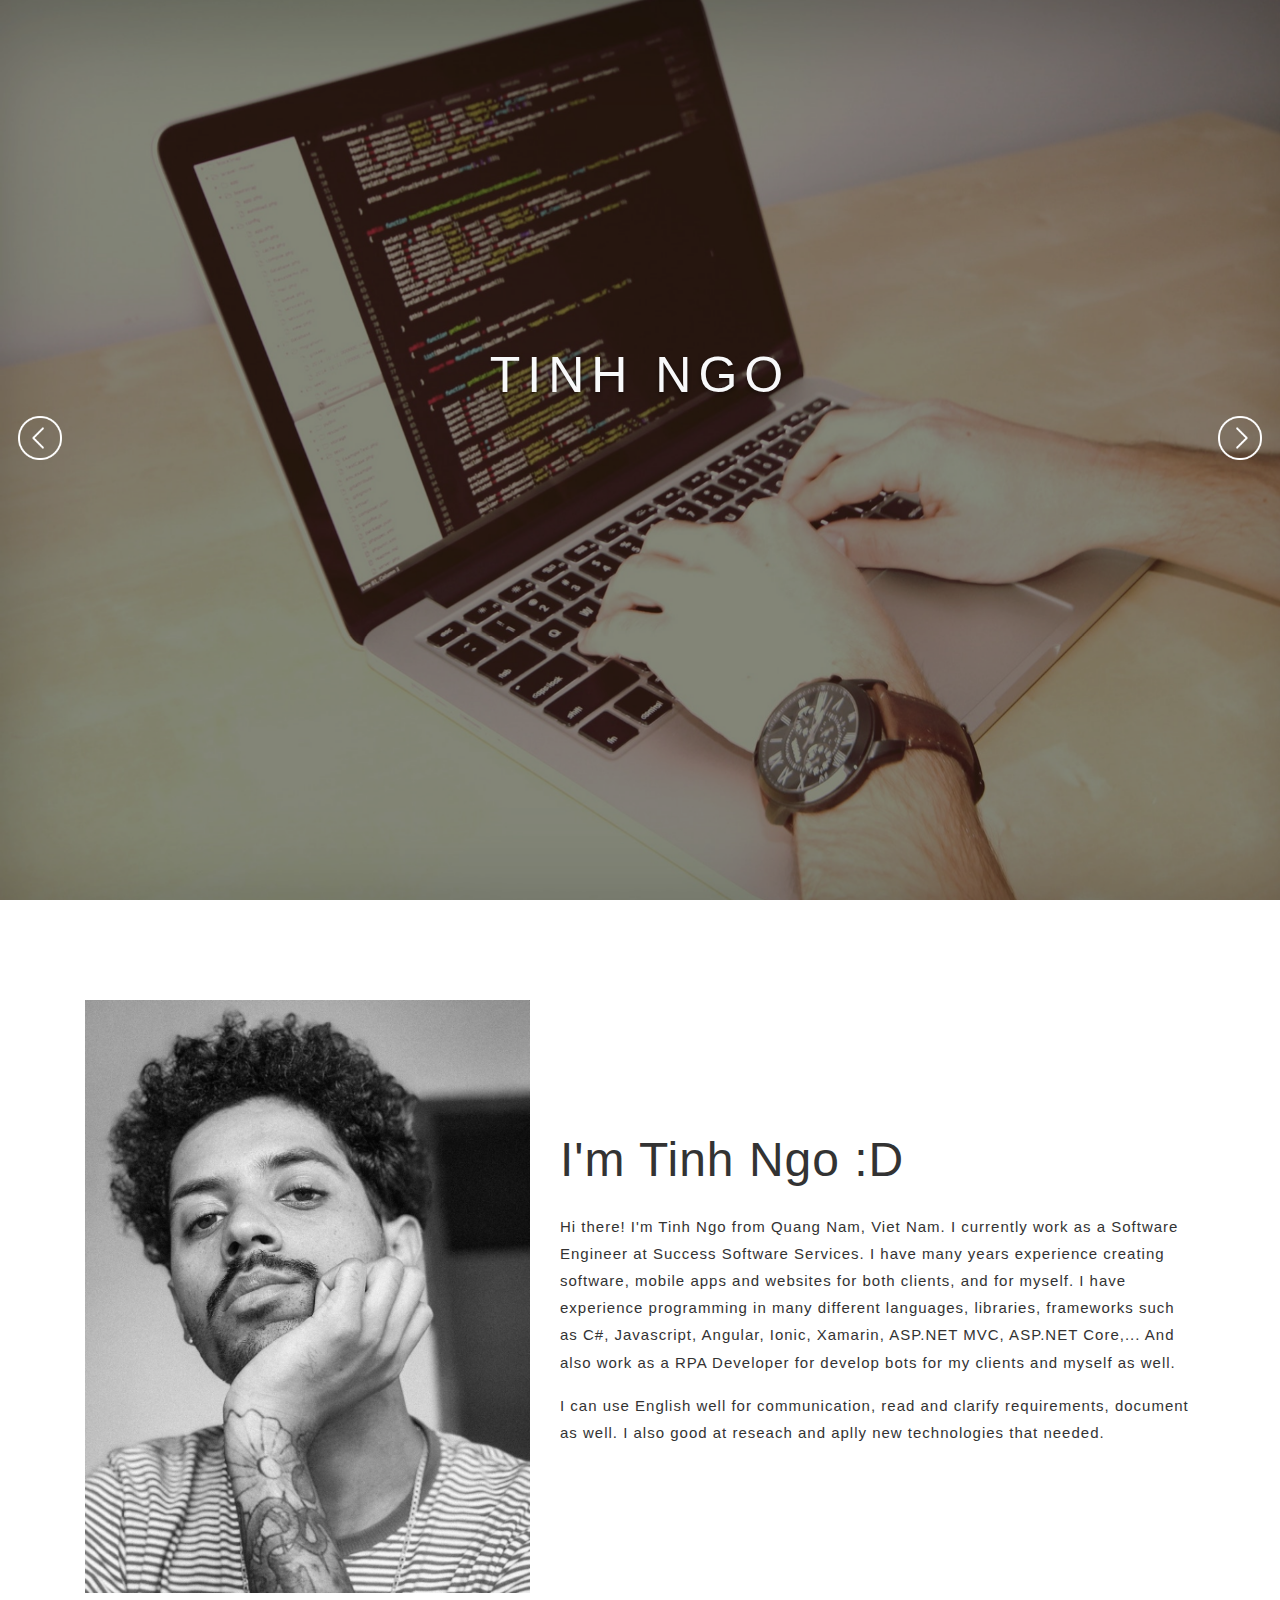
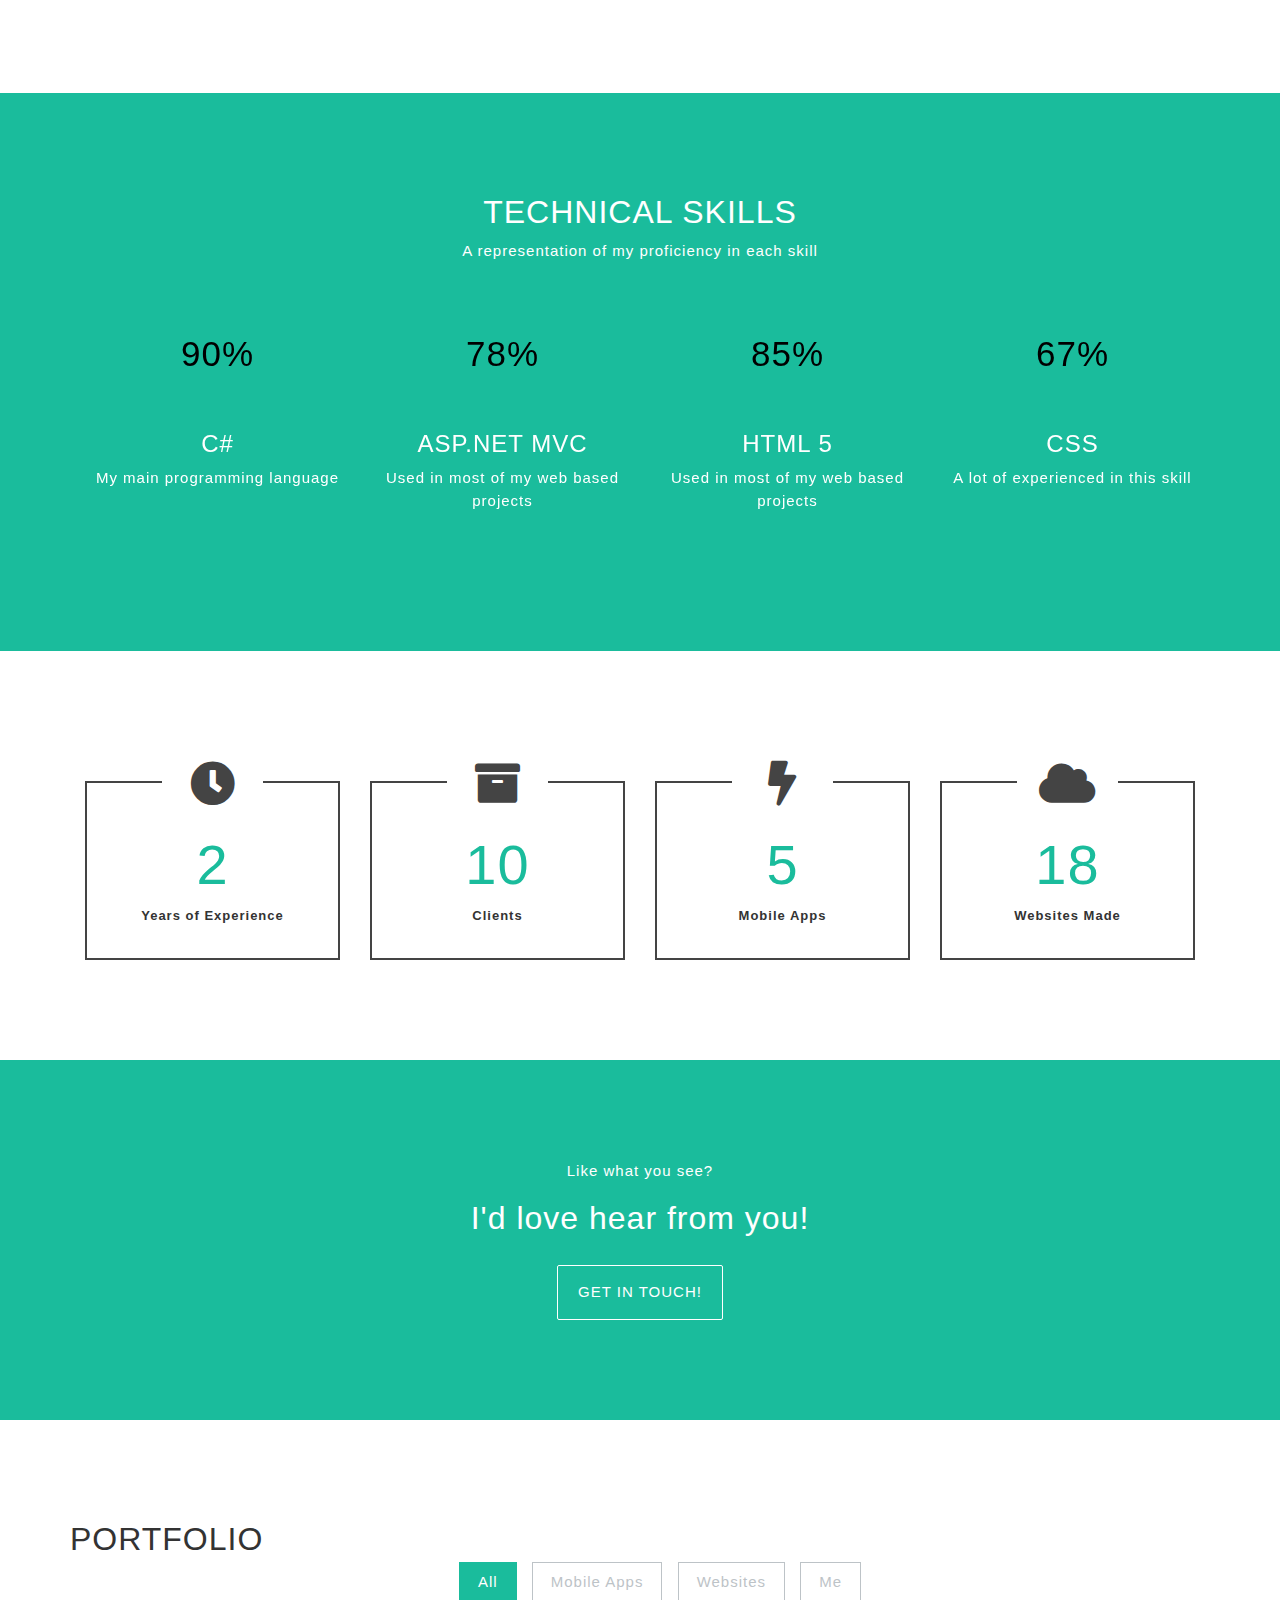
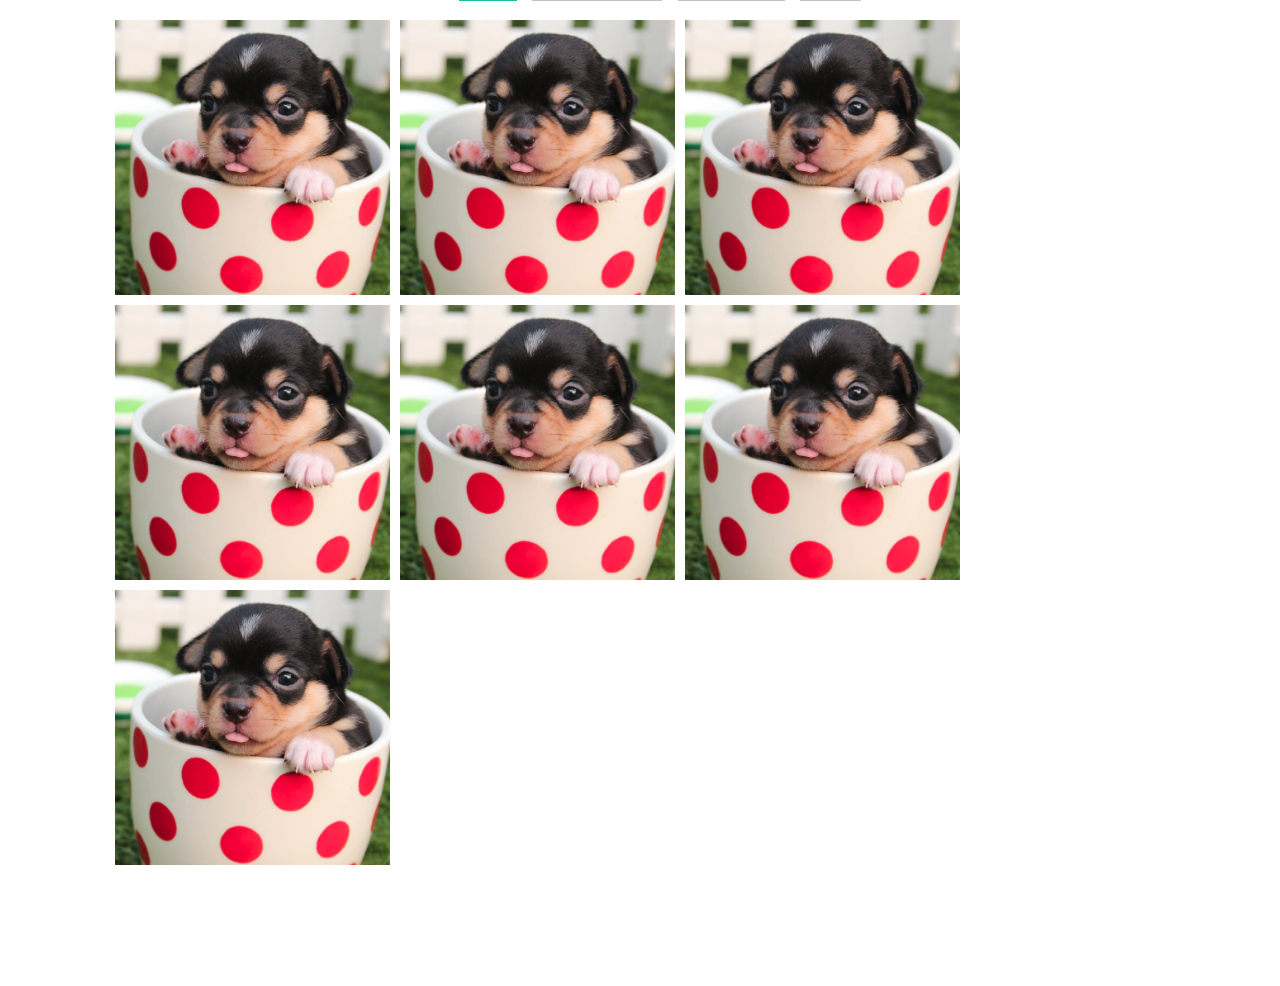
==== app/index.html @ eb0e673d "fly in out icon" ====
<!DOCTYPE html>
<html lang="en">
  <head>
    <meta charset="UTF-8" />
    <meta name="viewport" content="width=device-width, initial-scale=1.0" />
    <meta http-equiv="X-UA-Compatible" />
    <title>My Portfolio</title>
    <link
      rel="stylesheet"
      href="./Assets/Library/Bootstrap/css/bootstrap.min.css"
    />
    <link
      rel="stylesheet"
      href="./Assets/Library/SuperSlides/css/superslides.css"
    />
    <link rel="stylesheet" href="./Assets/CustomStyles/main.css" />
    <link
      rel="stylesheet"
      href="./Assets/Library/OwlCarousel/css/owl.carousel.min.css"
    />
    <link
      rel="stylesheet"
      href="./Assets/Library/FontAwesome/css/all.min.css"
    />
    <link
      rel="stylesheet"
      href="./Assets/Library/FancyBox/jquery.fancybox.css"
    />
  </head>
  <div id="slides">
    <div class="overlay"></div>

    <div class="slides-container">
      <img src="./Assets//images/coding-again.jpg" alt="Coding Again" />
      <img src="./Assets//images/cool-coding.jpg" alt="Cool coding" />
      <img src="./Assets//images/coding.jpg" alt="Just coding" />
    </div>

    <div class="titleMEssage text-center text-light">
      <div class="heading">
        <p class="main">TINH NGO</p>
        <p class="sub typed"></p>
      </div>
    </div>

    <nav class="slides-navigation">
      <a href="#" class="next"></a>
      <a href="#" class="prev"></a>
    </nav>
  </div>
  <section id="about">
    <div class="container">
      <div class="row align-items-center">
        <div class="col-md-5">
          <img
            src="./Assets/images/about.jpg"
            alt="My cool image :D"
            class="aboutImage"
          />
        </div>
        <div class="col md-7">
          <h4>I'm Tinh Ngo :D</h4>
          <p class="mt-4">
            Hi there! I'm Tinh Ngo from Quang Nam, Viet Nam. I currently work as
            a Software Engineer at Success Software Services. I have many years
            experience creating software, mobile apps and websites for both
            clients, and for myself. I have experience programming in many
            different languages, libraries, frameworks such as C#, Javascript,
            Angular, Ionic, Xamarin, ASP.NET MVC, ASP.NET Core,... And also work
            as a RPA Developer for develop bots for my clients and myself as
            well.
          </p>
          <p>
            I can use English well for communication, read and clarify
            requirements, document as well. I also good at reseach and aplly new
            technologies that needed.
          </p>
        </div>
      </div>
    </div>
  </section>
  <section id="skills">
    <div class="container">
      <div class="row">
        <div class="col-md-12 text-center">
          <h2>TECHNICAL SKILLS</h2>
          <p>A representation of my proficiency in each skill</p>
        </div>
        <div class="owl-carousel owl-theme">
          <div class="skill text-center">
            <span class="chart" data-percent="90">
              <span class="percent">90</span>
              <canvas height="152" width="152"></canvas>
            </span>
            <h4>C#</h4>
            <p>My main programming language</p>
          </div>
          <div class="skill text-center">
            <span class="chart" data-percent="78">
              <span class="percent">78</span>
              <canvas height="152" width="152"></canvas>
            </span>
            <h4>ASP.NET MVC</h4>
            <p>Used in most of my web based projects</p>
          </div>
          <div class="skill text-center">
            <span class="chart" data-percent="85">
              <span class="percent">85</span>
              <canvas height="152" width="152"></canvas>
            </span>
            <h4>HTML 5</h4>
            <p>Used in most of my web based projects</p>
          </div>
          <div class="skill text-center">
            <span class="chart" data-percent="67">
              <span class="percent">67</span>
              <canvas height="152" width="152"></canvas>
            </span>
            <h4>CSS</h4>
            <p>A lot of experienced in this skill</p>
          </div>
          <div class="skill text-center">
            <span class="chart" data-percent="80">
              <span class="percent">80</span>
              <canvas height="152" width="152"></canvas>
            </span>
            <h4>SQL Server</h4>
            <p>My main database system of choice</p>
          </div>
        </div>
      </div>
    </div>
  </section>
  <section id="stats">
    <div class="container">
      <div class="row">
        <div class="col-md-3 col-sm-6">
          <div class="squareItem">
            <div class="squareInnerContainer text-center">
              <div class="squareIcon">
                <i class="fas fa-clock"></i>
              </div>
              <div class="squareContent">
                <h2 class="counter">2</h2>
                <h3>Years of Experience</h3>
              </div>
            </div>
          </div>
        </div>
        <div class="col-md-3 col-sm-6">
          <div class="squareItem">
            <div class="squareInnerContainer text-center">
              <div class="squareIcon">
                <i class="fas fa-archive"></i>
              </div>
              <div class="squareContent">
                <h2 class="counter">10</h2>
                <h3>Clients</h3>
              </div>
            </div>
          </div>
        </div>
        <div class="col-md-3 col-sm-6">
          <div class="squareItem">
            <div class="squareInnerContainer text-center">
              <div class="squareIcon">
                <i class="fas fa-bolt"></i>
              </div>
              <div class="squareContent">
                <h2 class="counter">5</h2>
                <h3>Mobile Apps</h3>
              </div>
            </div>
          </div>
        </div>
        <div class="col-md-3 col-sm-6">
          <div class="squareItem">
            <div class="squareInnerContainer text-center">
              <div class="squareIcon">
                <i class="fas fa-cloud"></i>
              </div>
              <div class="squareContent">
                <h2 class="counter">18</h2>
                <h3>Websites Made</h3>
              </div>
            </div>
          </div>
        </div>
      </div>
    </div>
  </section>
  <section id="contact">
    <div class="col-md-12 text-center">
      <p class="subHeading">Like what you see?</p>
      <h2>I'd love hear from you!</h2>
      <a href="mailto:ngotantinh96@gmail.com" class="contactButton"
        >GET IN TOUCH!
      </a>
    </div>
  </section>
  <section id="portfolio">
    <div class="container">
      <div class="row">
        <div class="heading">
          <h2>PORTFOLIO</h2>
        </div>
        <div class="filter">
          <ul id="filters">
            <li><a href="#" data-filter="*" class="current">All</a></li>
            <li><a href="#" data-filter=".apps">Mobile Apps</a></li>
            <li><a href="#" data-filter=".websites">Websites</a></li>
            <li><a href="#" data-filter=".me">Me</a></li>
          </ul>
        </div>
        <div class="itemsContainer">
          <ul class="items">
            <li class="apps col-xs-6 col-sm-4 col-md-3 col-lg-3">
              <div class="item">
                <img
                  src="./Assets/images/portfolio/thumbnail/dog-square.png"
                  alt="app thumbnail"
                />
                <div class="icons">
                  <a
                    href="./Assets/images/portfolio/dog.jpg"
                    title="View image"
                    class="openButton"
                    data-fancybox
                    data-caption="This is a cute dog"
                    ><i class="fas fa-search"></i
                  ></a>
                  <a href="" target="_blank" class="projectLink"><i class="fas fa-link"></i></a>
                </div>
                <div class="imageOverlay"></div>
              </div>
            </li>
            <li class="apps col-xs-6 col-sm-4 col-md-3 col-lg-3">
              <div class="item">
                <img
                  src="./Assets/images/portfolio/thumbnail/dog-square.png"
                  alt="app thumbnail"
                />
                <div class="icons">
                  <a
                    href="./Assets/images/portfolio/dog.jpg"
                    title="View image"
                    class="openButton"
                    data-fancybox
                    data-caption="This is a cute dog"
                    ><i class="fas fa-search"></i
                  ></a>
                  <a href="" target="_blank" class="projectLink"><i class="fas fa-link"></i></a>
                </div>
                <div class="imageOverlay"></div>
              </div>
            </li>
            <li class="apps col-xs-6 col-sm-4 col-md-3 col-lg-3">
              <div class="item">
                <img
                  src="./Assets/images/portfolio/thumbnail/dog-square.png"
                  alt="app thumbnail"
                />
                <div class="icons">
                  <a
                    href="./Assets/images/portfolio/dog.jpg"
                    title="View image"
                    class="openButton"
                    data-fancybox
                    data-caption="This is a cute dog"
                    ><i class="fas fa-search"></i
                  ></a>
                  <a href="" target="_blank" class="projectLink"><i class="fas fa-link"></i></a>
                </div>
                <div class="imageOverlay"></div>
              </div>
            </li>
            <li class="apps col-xs-6 col-sm-4 col-md-3 col-lg-3">
              <div class="item">
                <img
                  src="./Assets/images/portfolio/thumbnail/dog-square.png"
                  alt="app thumbnail"
                />
                <div class="icons">
                  <a
                    href="./Assets/images/portfolio/dog.jpg"
                    title="View image"
                    class="openButton"
                    data-fancybox
                    data-caption="This is a cute dog"
                    ><i class="fas fa-search"></i
                  ></a>
                  <a href="" target="_blank" class="projectLink"><i class="fas fa-link"></i></a>
                </div>
                <div class="imageOverlay"></div>
              </div>
            </li>
            <li class="apps col-xs-6 col-sm-4 col-md-3 col-lg-3">
              <div class="item">
                <img
                  src="./Assets/images/portfolio/thumbnail/dog-square.png"
                  alt="app thumbnail"
                />
                <div class="icons">
                  <a
                    href="./Assets/images/portfolio/dog.jpg"
                    title="View image"
                    class="openButton"
                    data-fancybox
                    data-caption="This is a cute dog"
                    ><i class="fas fa-search"></i
                  ></a>
                  <a href="" target="_blank" class="projectLink"><i class="fas fa-link"></i></a>
                </div>
                <div class="imageOverlay"></div>
              </div>
            </li>
            <li class="apps col-xs-6 col-sm-4 col-md-3 col-lg-3">
              <div class="item">
                <img
                  src="./Assets/images/portfolio/thumbnail/dog-square.png"
                  alt="app thumbnail"
                />
                <div class="icons">
                  <a
                    href="./Assets/images/portfolio/dog.jpg"
                    title="View image"
                    class="openButton"
                    data-fancybox
                    data-caption="This is a cute dog"
                    ><i class="fas fa-search"></i
                  ></a>
                  <a href="" target="_blank" class="projectLink"><i class="fas fa-link"></i></a>
                </div>
                <div class="imageOverlay"></div>
              </div>
            </li>
            <li class="apps col-xs-6 col-sm-4 col-md-3 col-lg-3">
              <div class="item">
                <img
                  src="./Assets/images/portfolio/thumbnail/dog-square.png"
                  alt="app thumbnail"
                />
                <div class="icons">
                  <a
                    href="./Assets/images/portfolio/dog.jpg"
                    title="View image"
                    class="openButton"
                    data-fancybox
                    data-caption="This is a cute dog"
                    ><i class="fas fa-search"></i
                  ></a>
                  <a href="" target="_blank" class="projectLink"><i class="fas fa-link"></i></a>
                </div>
                <div class="imageOverlay"></div>
              </div>
            </li>
          </ul>
        </div>
      </div>
    </div>
  </section>
  <body>
    <script src="./Assets/Library/jQuery/jquery-3.4.0.min.js"></script>
    <script src="./Assets/Library/jQuery/popper.min.js"></script>
    <script src="./Assets/Library/Bootstrap/js/bootstrap.min.js"></script>
    <script src="./Assets/Library/SuperSlides/js/jquery.superslides.min.js"></script>
    <script src="./Assets/Library/Typed/typed.min.js"></script>
    <script src="./Assets/Library/OwlCarousel/js/owl.carousel.min.js"></script>
    <script src="./Assets/Library/EasyPieChart/js/jquery.easypiechart.min.js"></script>
    <script src="./Assets/Library/CountUp/js/countUp.js"></script>
    <script src="./Assets/Library/CountUp/js/countUp-jquery.js"></script>
    <script src="./Assets/Library/Isotope/js/isotope.pkgd.min.js"></script>
    <script src="./Assets/Library/FancyBox/jquery.fancybox.js"></script>
    <script src="./Assets/CustomScripts/main.js"></script>
  </body>
</html>
---- app/Assets/Library/SuperSlides/css/superslides.css ----
#slides {
  position: relative;
}
#slides .slides-container {
  display: none;
}
#slides .scrollable {
  *zoom: 1;
  position: relative;
  top: 0;
  left: 0;
  overflow-y: auto;
  -webkit-overflow-scrolling: touch;
  height: 100%;
}
#slides .scrollable:after {
  content: "";
  display: table;
  clear: both;
}

.slides-navigation {
  margin: 0 auto;
  position: absolute;
  z-index: 3;
  top: 46%;
  width: 100%;
}
.slides-navigation a {
  position: absolute;
  display: block;
}
.slides-navigation a.prev {
  left: 0;
}
.slides-navigation a.next {
  right: 0;
}

.slides-pagination {
  position: absolute;
  z-index: 3;
  bottom: 0;
  text-align: center;
  width: 100%;
}
.slides-pagination a {
  border: 2px solid #222;
  border-radius: 15px;
  width: 10px;
  height: 10px;
  display: -moz-inline-stack;
  display: inline-block;
  vertical-align: middle;
  *vertical-align: auto;
  zoom: 1;
  *display: inline;
  background-image: url("[data-uri]");
  margin: 2px;
  overflow: hidden;
  text-indent: -100%;
}
.slides-pagination a.current {
  background: #222;
}
---- app/Assets/CustomStyles/main.css ----
body {
  font-size: 15px;
  color: #333;
  background-color: #fff;
  letter-spacing: 1px;
}
.overlay {
  width: 100%;
  height: 100%;
  position: absolute;
  z-index: 3;
  background-color: rgba(0, 0, 0, 0.4);
}

.titleMEssage {
  position: absolute;
  width: 100%;
  height: 16rem;
  top: 50%;
  margin-top: -7rem;
  z-index: 5;
}

.titleMEssage .heading p {
  text-shadow: 0px 2px 5px rgba(0, 0, 0, 0.4);
  font-weight: 100;
  letter-spacing: 7px;
}

.titleMEssage .heading .main {
  font-size: 50px;
}

.titleMEssage .heading .sub {
  font-size: 23px;
}

.slides-navigation {
  z-index: 6;
}

.slides-navigation .prev,
.slides-navigation .next {
  width: 3rem;
  height: 3rem;
  background-size: cover;
  background-repeat: no-repeat;
}

.slides-navigation a.prev {
  left: 1rem;
  background-image: url(../images/icons/prev.png);
}

.slides-navigation a.next {
  right: 1rem;
  background-image: url(../images/icons/next.png);
}

section {
  padding: 100px 0 100px 0;
}

#about h4 {
  font-size: 3rem;
}

#about p {
  line-height: 1.7rem;
}

.aboutImage {
  max-width: 100%;
}

#skills,
#contact {
  background-color: #1abc9c;
  color: #fff;
}

.skill {
  margin-left: 10px;
}
.chart {
  position: relative;
  width: 152px;
  height: 152px;
  display: inline-block;
  text-align: center;
}

.chart canvas {
  position: absolute;
  left: 0;
  top: 0;
}

.chart .percent {
  color: #000;
  line-height: 152px;
  display: inline-block;
  font-size: 35px;
}

.chart .percent:after {
  content: "%";
}

.squareItem {
  position: relative;
  margin-top: 30px;
}

.squareInnerContainer {
  position: relative;
  padding: 50px 15px 35px;
  border: 2px solid #444;
  border-top: none;
}

.squareInnerContainer:before,
.squareInnerContainer:after {
  content: "";
  position: absolute;
  top: 0px;
  width: 30%;
  border-bottom: 2px solid #444;
}

.squareInnerContainer:before {
  right: 0px;
}

.squareInnerContainer:after {
  left: 0px;
}

.squareContent h2 {
  font-size: 56px;
  margin-bottom: 10px;
  font-weight: 400;
  color: #1abc9c;
}

.squareContent h3 {
  font-size: 13px;
  font-weight: 600;
  margin: 0;
}

.squareIcon {
  position: absolute;
  left: 50%;
  top: -30px;
  width: 40%;
  height: 60%;
  font-size: 45px;
  margin-left: -20%;
  color: #444;
}

.contactButton {
  color: #fff;
  padding: 15px 20px;
  display: inline-block;
  margin-top: 20px;
  border: 1px solid #fff;
  border-radius: 2px;
}

.contactButton:hover {
  text-decoration: none;
  color: #1abc9c;
  background-color: white;
}

.filter a {
  color: #bdc3c7;
  border: 1px solid #bdc3c7;
  padding: 10px 18px;
}

.filter li {
  display: inline-block;
  padding: 5px;
}

.filter .current {
  background-color: #1abc9c;
  border-color: #1abc9c;
  color: #fff;
}

.filter {
  text-align: center;
  width: 100%;
}

.section .heading {
  text-align: center;
  padding-bottom: 40px;
  width: 100%;
}

.items li {
  display: inline-block;
  padding: 5px;
}

.itemsContainer {
  width: 100%;
}

.items li img {
  width: 100%;
}

.items .item {
  position: relative;
  display: block;
  overflow: hidden;
}

.items .icons {
  position: absolute;
  width: 90px;
  height: 40px;
  left: 50%;
  top: 50%;
  margin: -20px auto 0 -47px;
  text-align: center;
  z-index: 3;
}

.items .icons i {
  color: #fff;
  font-size: 20px;
  margin-top: 9px;
}

.items a {
  background-color: #1abc9c;
  width: 40px;
  height: 40px;
  position: relative;
  display: inline-block;
  -webkit-transition: all 0.35s linear 0.2s;
  -moz-transition: all 0.35s linear 0.2s;
  -o-transition: all 0.35s linear 0.2s;
  -ms-transition: all 0.35s linear 0.2s;
  transition: all 0.35s linear 0.2s;
}

.items .imageOverlay {
  width: 100%;
  height: 100%;
  background-color: rgba(0, 0, 0, 0.5);
  position: absolute;
  left: 0px;
  top: 0px;
  opacity: 0;
  -webkit-transition: all 0.35s linear 0.2s;
  -moz-transition: all 0.35s linear 0.2s;
  -o-transition: all 0.35s linear 0.2s;
  -ms-transition: all 0.35s linear 0.2s;
  transition: all 0.35s linear 0.2s;
}

.items .item:hover .imageOverlay {
  opacity: 1;
}

.items .openButton {
  float: left;
  left: -200px;
}

.items .projectLink {
  float: right;
  right: -200px;
}

.items .item:hover .openButton {
  left: 0px;
}

.items .item:hover .projectLink {
 right: 0px;
}
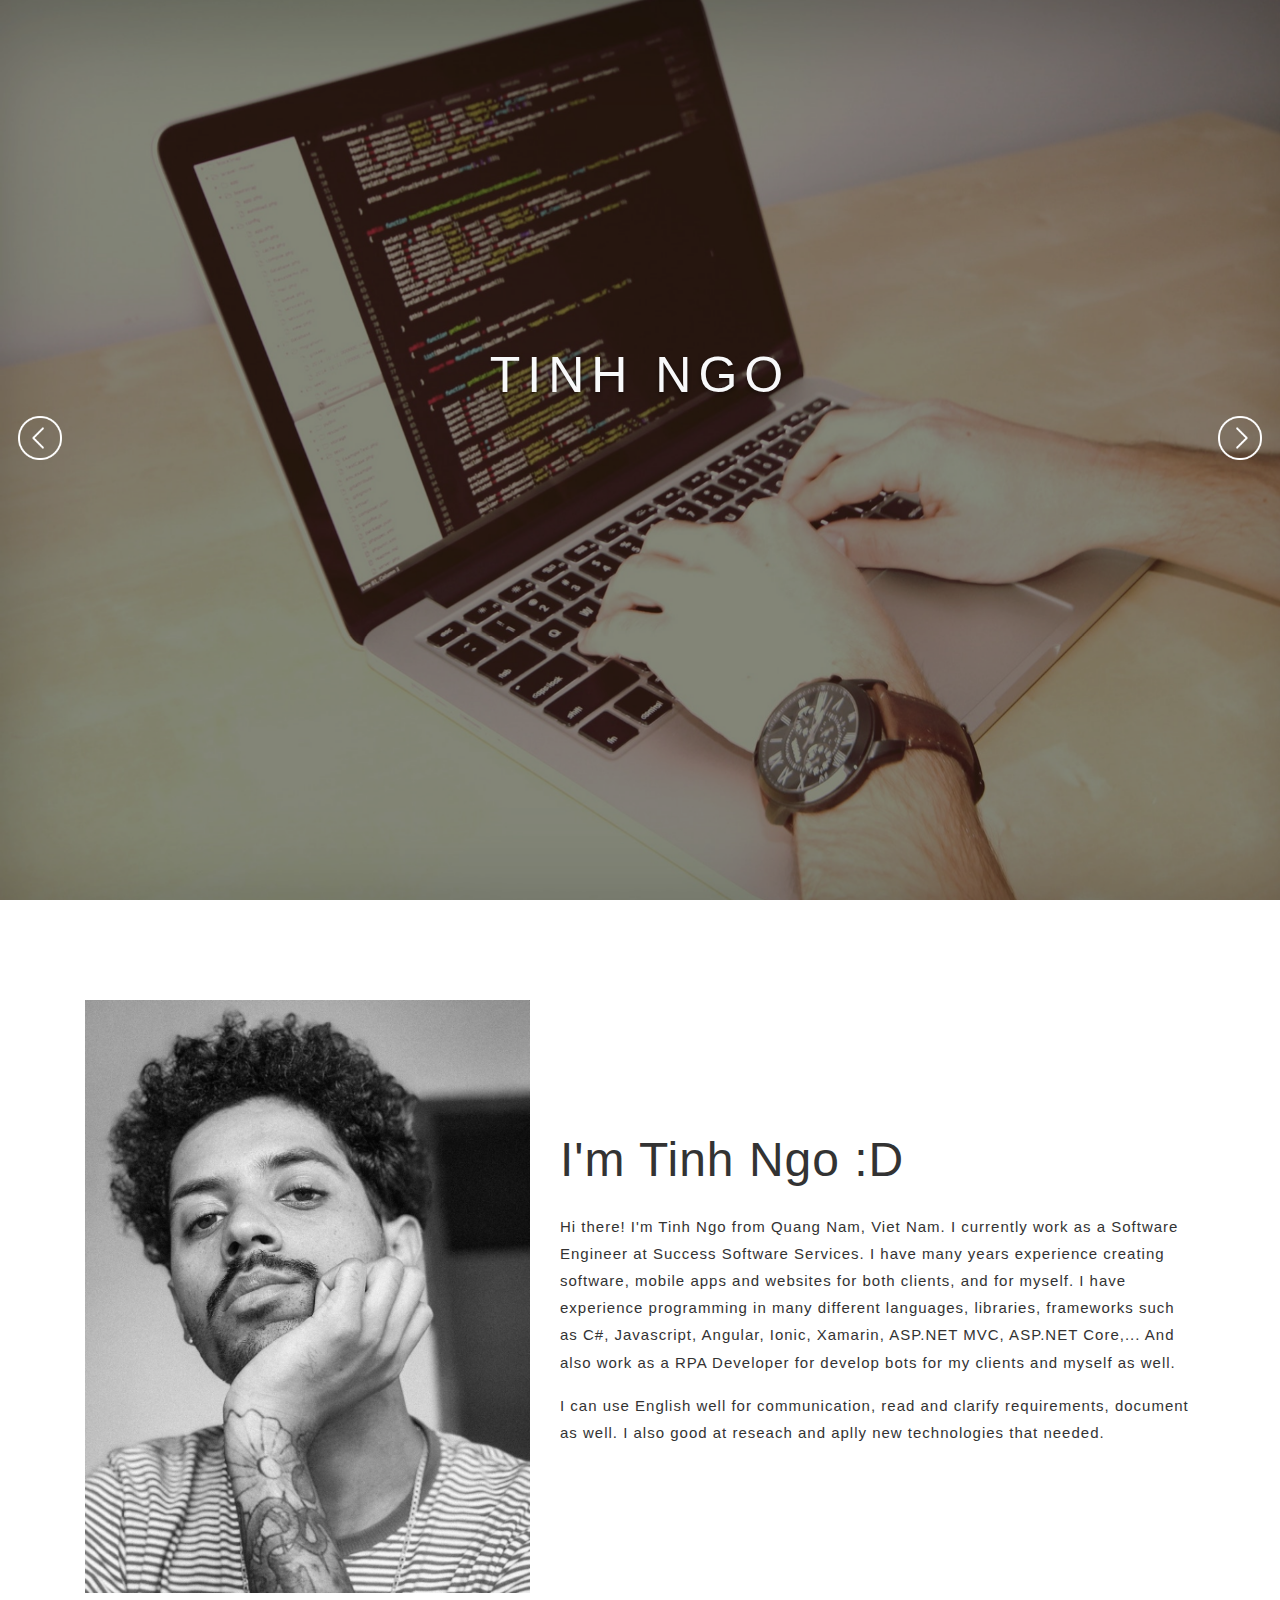
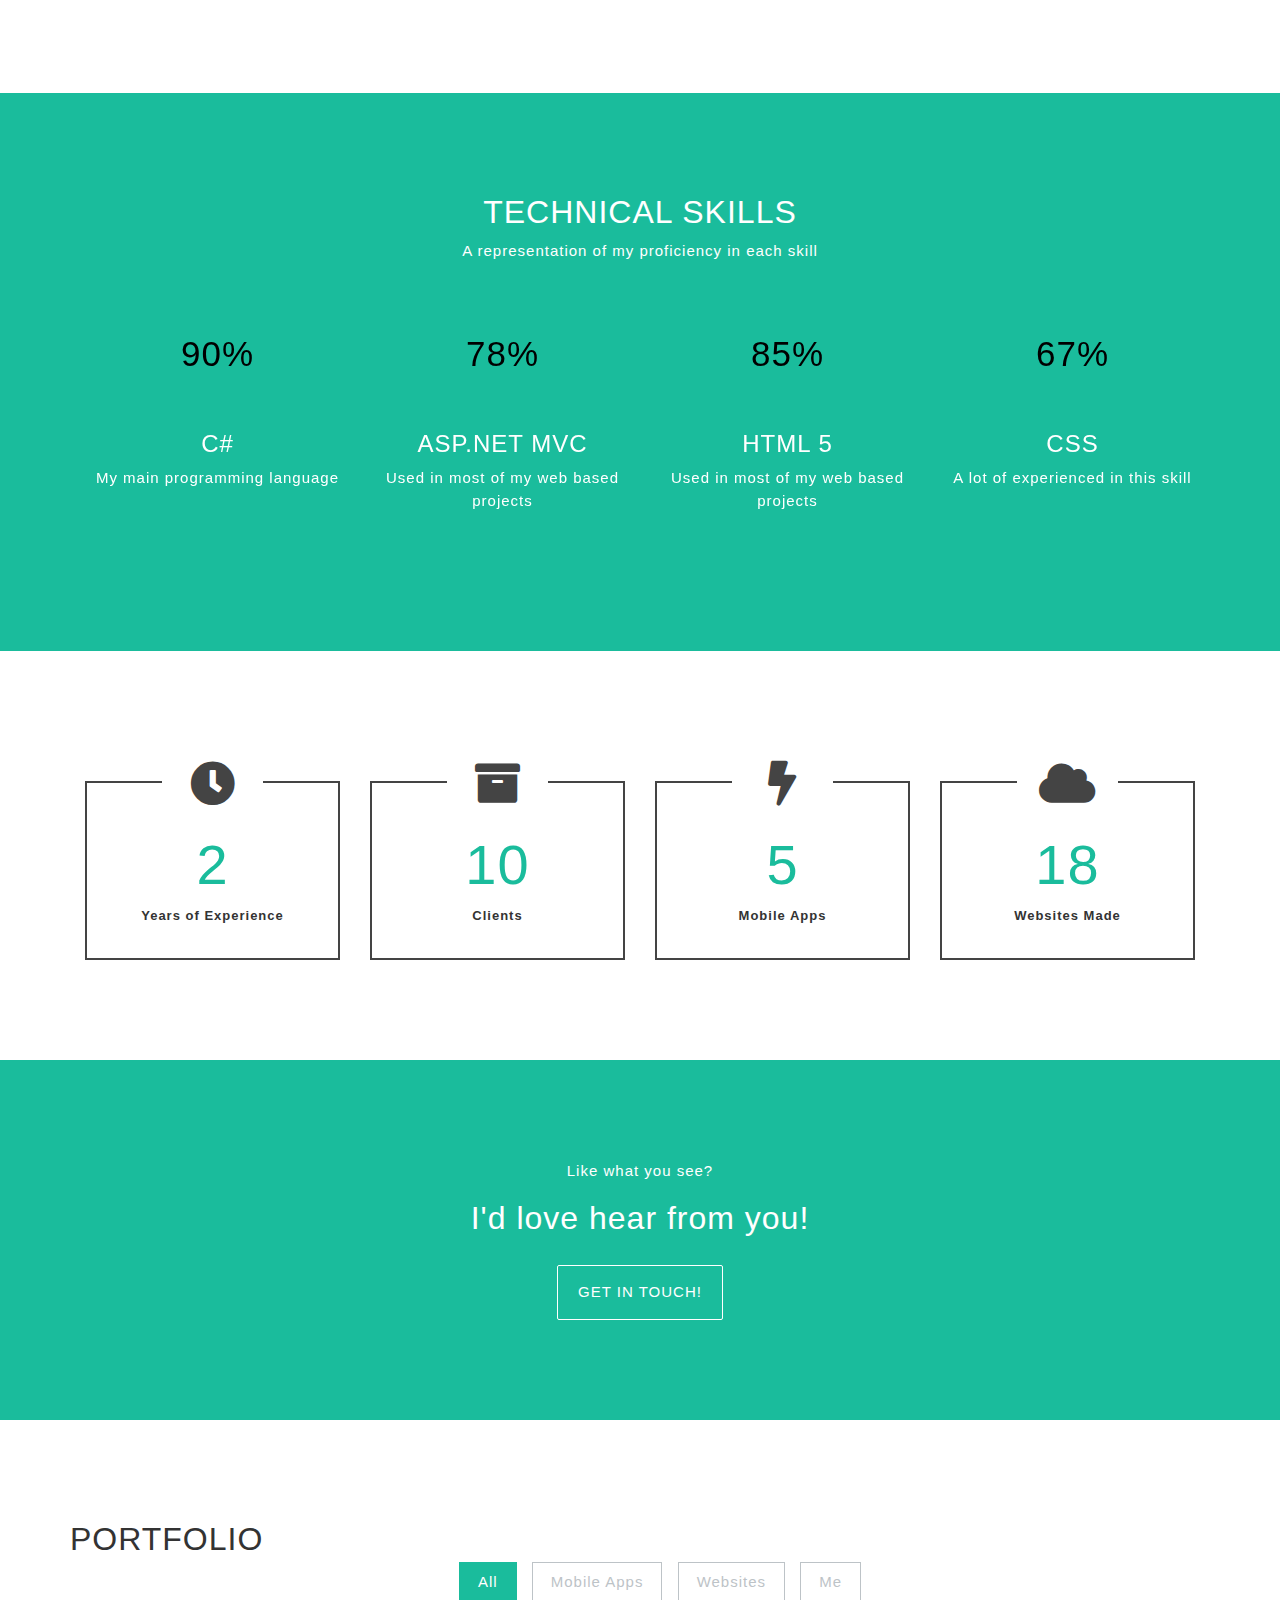
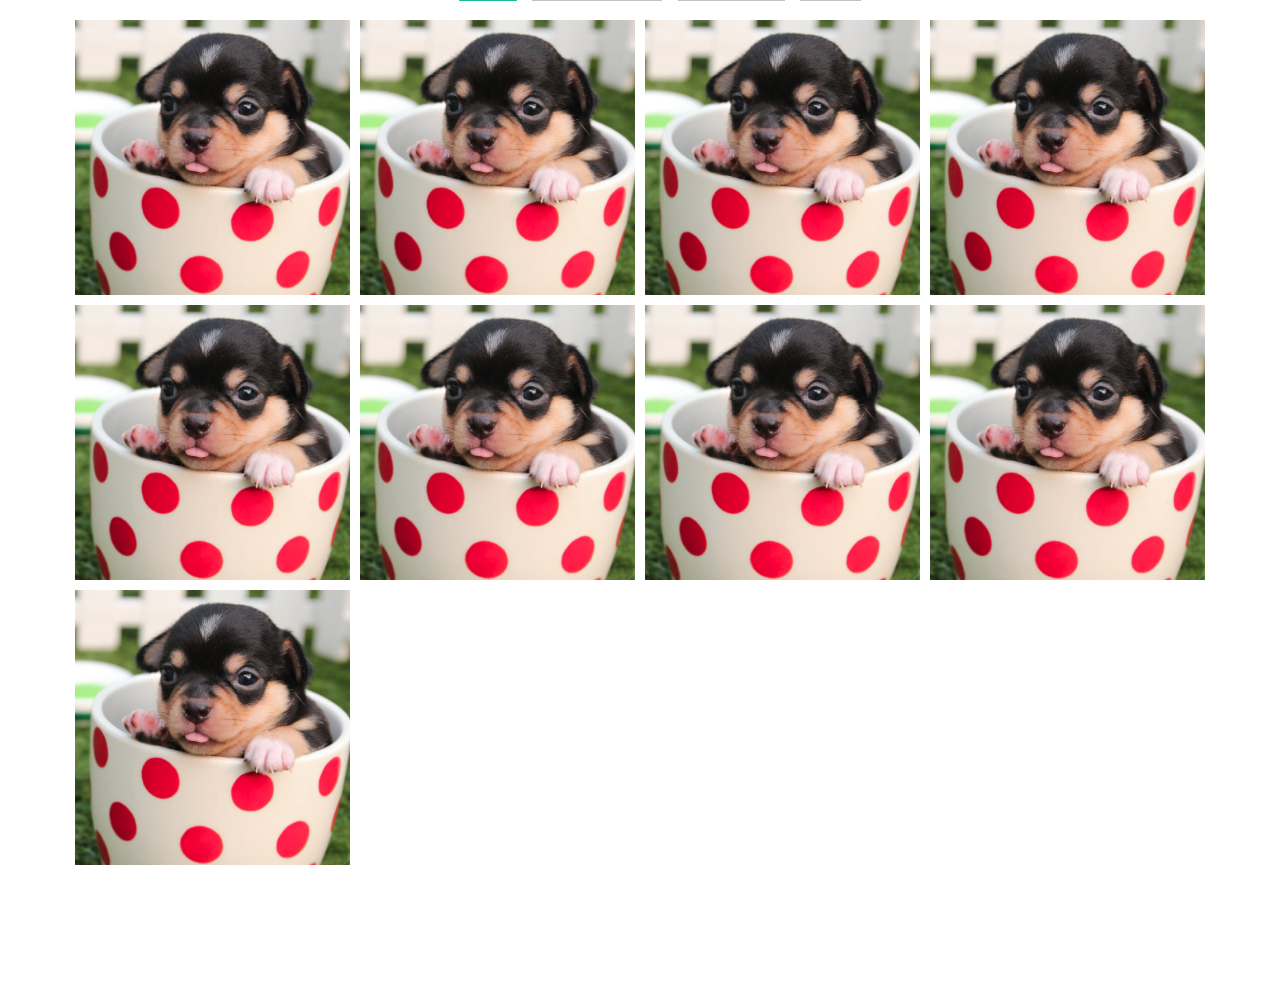
==== commit c056fe1a: "filtering items with isotope" ====
--- a/app/index.html
+++ b/app/index.html
@@ -234,6 +234,106 @@
                 <div class="imageOverlay"></div>
               </div>
             </li>
+            <li class="websites col-xs-6 col-sm-4 col-md-3 col-lg-3">
+              <div class="item">
+                <img
+                  src="./Assets/images/portfolio/thumbnail/dog-square.png"
+                  alt="app thumbnail"
+                />
+                <div class="icons">
+                  <a
+                    href="./Assets/images/portfolio/dog.jpg"
+                    title="View image"
+                    class="openButton"
+                    data-fancybox
+                    data-caption="This is a cute dog"
+                    ><i class="fas fa-search"></i
+                  ></a>
+                  <a href="" target="_blank" class="projectLink"><i class="fas fa-link"></i></a>
+                </div>
+                <div class="imageOverlay"></div>
+              </div>
+            </li>
+            <li class="websites col-xs-6 col-sm-4 col-md-3 col-lg-3">
+              <div class="item">
+                <img
+                  src="./Assets/images/portfolio/thumbnail/dog-square.png"
+                  alt="app thumbnail"
+                />
+                <div class="icons">
+                  <a
+                    href="./Assets/images/portfolio/dog.jpg"
+                    title="View image"
+                    class="openButton"
+                    data-fancybox
+                    data-caption="This is a cute dog"
+                    ><i class="fas fa-search"></i
+                  ></a>
+                  <a href="" target="_blank" class="projectLink"><i class="fas fa-link"></i></a>
+                </div>
+                <div class="imageOverlay"></div>
+              </div>
+            </li>
+            <li class="websites col-xs-6 col-sm-4 col-md-3 col-lg-3">
+              <div class="item">
+                <img
+                  src="./Assets/images/portfolio/thumbnail/dog-square.png"
+                  alt="app thumbnail"
+                />
+                <div class="icons">
+                  <a
+                    href="./Assets/images/portfolio/dog.jpg"
+                    title="View image"
+                    class="openButton"
+                    data-fancybox
+                    data-caption="This is a cute dog"
+                    ><i class="fas fa-search"></i
+                  ></a>
+                  <a href="" target="_blank" class="projectLink"><i class="fas fa-link"></i></a>
+                </div>
+                <div class="imageOverlay"></div>
+              </div>
+            </li>
+            <li class="websites col-xs-6 col-sm-4 col-md-3 col-lg-3">
+              <div class="item">
+                <img
+                  src="./Assets/images/portfolio/thumbnail/dog-square.png"
+                  alt="app thumbnail"
+                />
+                <div class="icons">
+                  <a
+                    href="./Assets/images/portfolio/dog.jpg"
+                    title="View image"
+                    class="openButton"
+                    data-fancybox
+                    data-caption="This is a cute dog"
+                    ><i class="fas fa-search"></i
+                  ></a>
+                  <a href="" target="_blank" class="projectLink"><i class="fas fa-link"></i></a>
+                </div>
+                <div class="imageOverlay"></div>
+              </div>
+            </li>
+            <li class="me col-xs-6 col-sm-4 col-md-3 col-lg-3">
+              <div class="item">
+                <img
+                  src="./Assets/images/portfolio/thumbnail/dog-square.png"
+                  alt="app thumbnail"
+                />
+                <div class="icons">
+                  <a
+                    href="./Assets/images/portfolio/dog.jpg"
+                    title="View image"
+                    class="openButton"
+                    data-fancybox
+                    data-caption="This is a cute dog"
+                    ><i class="fas fa-search"></i
+                  ></a>
+                  <a href="" target="_blank" class="projectLink"><i class="fas fa-link"></i></a>
+                </div>
+                <div class="imageOverlay"></div>
+              </div>
+            </li>
             <li class="apps col-xs-6 col-sm-4 col-md-3 col-lg-3">
               <div class="item">
                 <img
@@ -254,67 +354,7 @@
                 <div class="imageOverlay"></div>
               </div>
             </li>
-            <li class="apps col-xs-6 col-sm-4 col-md-3 col-lg-3">
-              <div class="item">
-                <img
-                  src="./Assets/images/portfolio/thumbnail/dog-square.png"
-                  alt="app thumbnail"
-                />
-                <div class="icons">
-                  <a
-                    href="./Assets/images/portfolio/dog.jpg"
-                    title="View image"
-                    class="openButton"
-                    data-fancybox
-                    data-caption="This is a cute dog"
-                    ><i class="fas fa-search"></i
-                  ></a>
-                  <a href="" target="_blank" class="projectLink"><i class="fas fa-link"></i></a>
-                </div>
-                <div class="imageOverlay"></div>
-              </div>
-            </li>
-            <li class="apps col-xs-6 col-sm-4 col-md-3 col-lg-3">
-              <div class="item">
-                <img
-                  src="./Assets/images/portfolio/thumbnail/dog-square.png"
-                  alt="app thumbnail"
-                />
-                <div class="icons">
-                  <a
-                    href="./Assets/images/portfolio/dog.jpg"
-                    title="View image"
-                    class="openButton"
-                    data-fancybox
-                    data-caption="This is a cute dog"
-                    ><i class="fas fa-search"></i
-                  ></a>
-                  <a href="" target="_blank" class="projectLink"><i class="fas fa-link"></i></a>
-                </div>
-                <div class="imageOverlay"></div>
-              </div>
-            </li>
-            <li class="apps col-xs-6 col-sm-4 col-md-3 col-lg-3">
-              <div class="item">
-                <img
-                  src="./Assets/images/portfolio/thumbnail/dog-square.png"
-                  alt="app thumbnail"
-                />
-                <div class="icons">
-                  <a
-                    href="./Assets/images/portfolio/dog.jpg"
-                    title="View image"
-                    class="openButton"
-                    data-fancybox
-                    data-caption="This is a cute dog"
-                    ><i class="fas fa-search"></i
-                  ></a>
-                  <a href="" target="_blank" class="projectLink"><i class="fas fa-link"></i></a>
-                </div>
-                <div class="imageOverlay"></div>
-              </div>
-            </li>
-            <li class="apps col-xs-6 col-sm-4 col-md-3 col-lg-3">
+            <li class="me col-xs-6 col-sm-4 col-md-3 col-lg-3">
               <div class="item">
                 <img
                   src="./Assets/images/portfolio/thumbnail/dog-square.png"
--- a/app/Assets/CustomStyles/main.css
+++ b/app/Assets/CustomStyles/main.css
@@ -214,6 +214,11 @@
 
 .items li img {
   width: 100%;
+  -webkit-transition: all 0.35s linear 0.2s;
+  -moz-transition: all 0.35s linear 0.2s;
+  -o-transition: all 0.35s linear 0.2s;
+  -ms-transition: all 0.35s linear 0.2s;
+  transition: all 0.35s linear 0.2s;
 }
 
 .items .item {
@@ -287,4 +292,16 @@
 
 .items .item:hover .projectLink {
  right: 0px;
+}
+
+.items .item:hover img {
+  -webkit-transform: scale(1.05, 1.05);
+  -moz-transform: scale(1.05, 1.05);
+  -o-transform: scale(1.05, 1.05);
+  -ms-transform: scale(1.05, 1.05);
+  transform: scale(1.05, 1.05);
+}
+
+.items {
+  padding: 0;
 }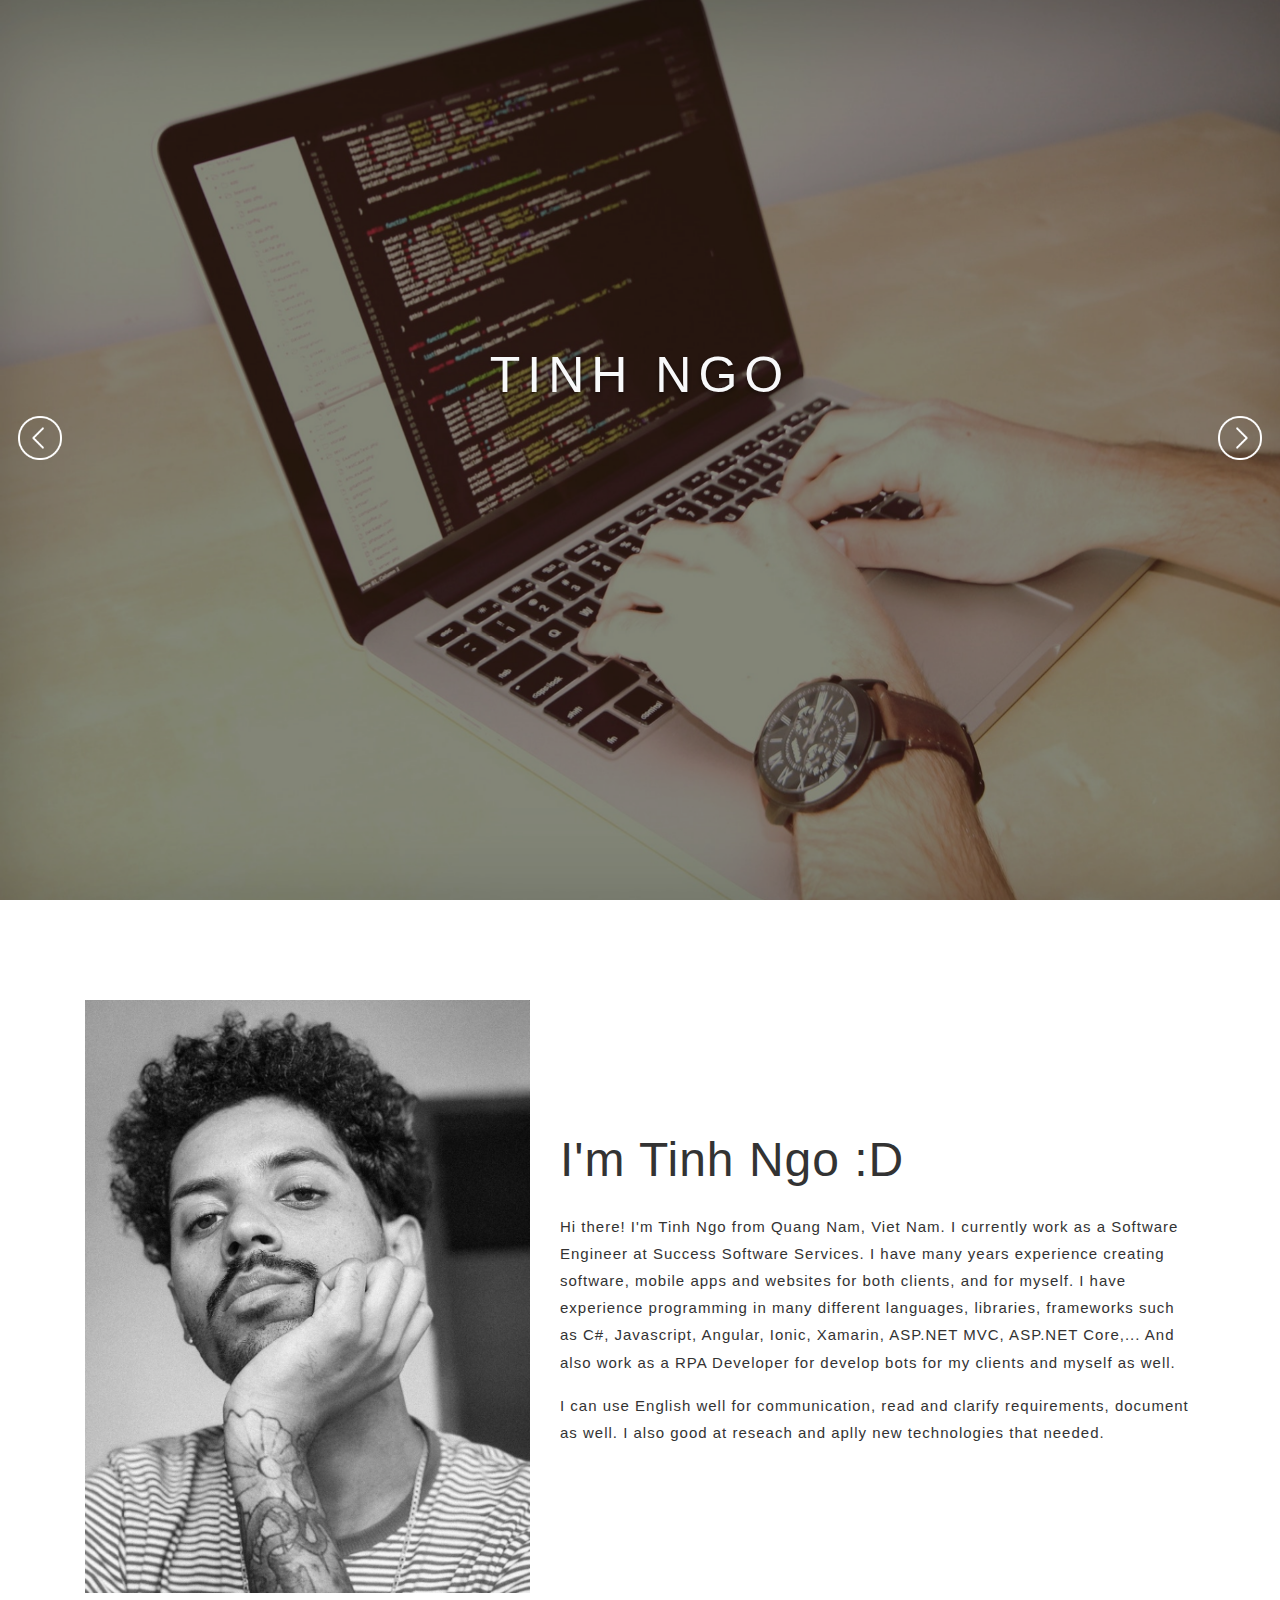
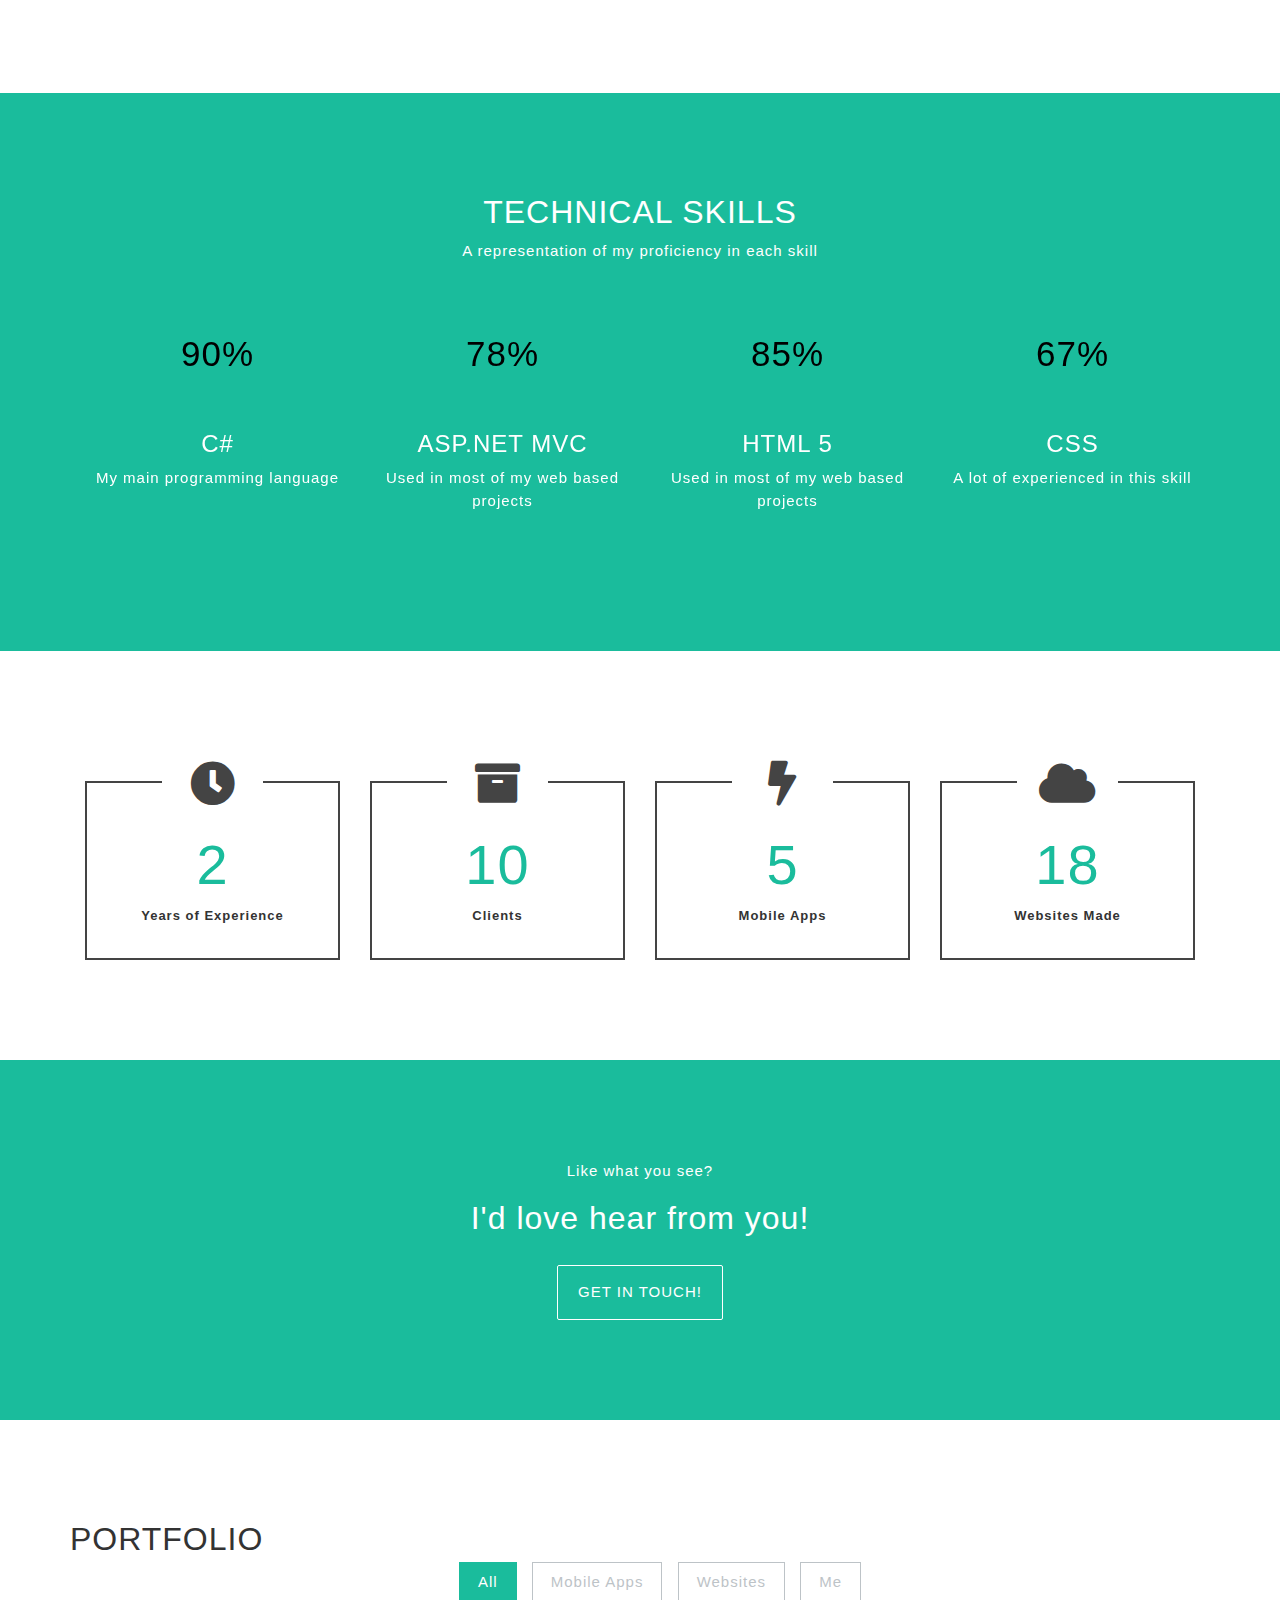
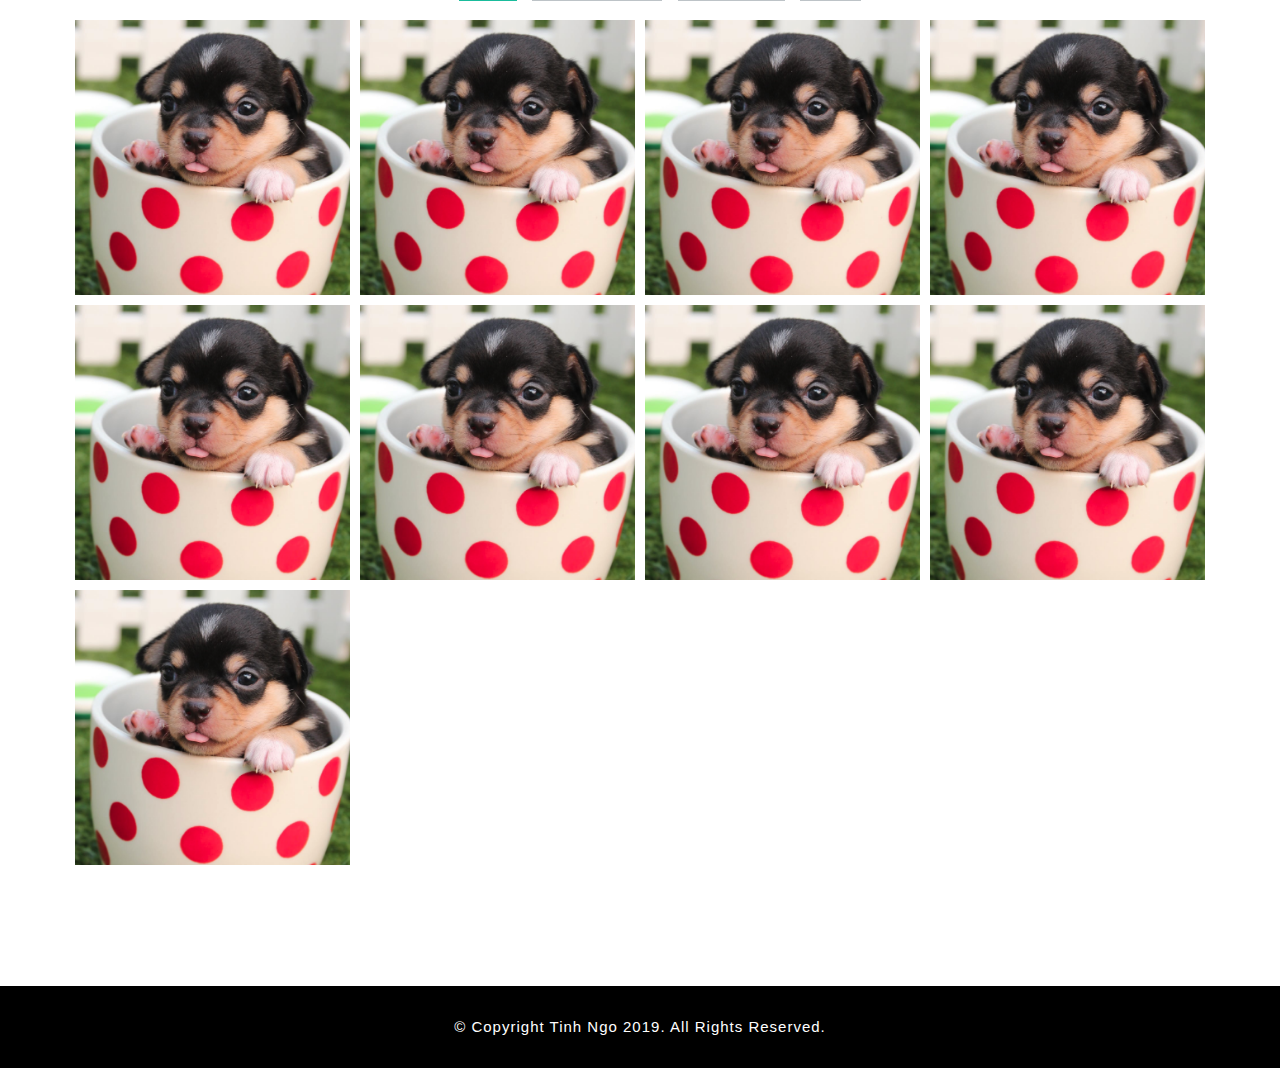
==== commit 52b8f279: "copy right" ====
--- a/app/index.html
+++ b/app/index.html
@@ -14,6 +14,8 @@
       href="./Assets/Library/SuperSlides/css/superslides.css"
     />
     <link rel="stylesheet" href="./Assets/CustomStyles/main.css" />
+
+    <link rel="stylesheet" href="./Assets/CustomStyles/reponsive.css">
     <link
       rel="stylesheet"
       href="./Assets/Library/OwlCarousel/css/owl.carousel.min.css"
@@ -214,167 +216,167 @@
         </div>
         <div class="itemsContainer">
           <ul class="items">
-            <li class="apps col-xs-6 col-sm-4 col-md-3 col-lg-3">
-              <div class="item">
-                <img
-                  src="./Assets/images/portfolio/thumbnail/dog-square.png"
-                  alt="app thumbnail"
-                />
-                <div class="icons">
-                  <a
-                    href="./Assets/images/portfolio/dog.jpg"
-                    title="View image"
-                    class="openButton"
-                    data-fancybox
-                    data-caption="This is a cute dog"
-                    ><i class="fas fa-search"></i
-                  ></a>
-                  <a href="" target="_blank" class="projectLink"><i class="fas fa-link"></i></a>
-                </div>
-                <div class="imageOverlay"></div>
-              </div>
-            </li>
-            <li class="websites col-xs-6 col-sm-4 col-md-3 col-lg-3">
-              <div class="item">
-                <img
-                  src="./Assets/images/portfolio/thumbnail/dog-square.png"
-                  alt="app thumbnail"
-                />
-                <div class="icons">
-                  <a
-                    href="./Assets/images/portfolio/dog.jpg"
-                    title="View image"
-                    class="openButton"
-                    data-fancybox
-                    data-caption="This is a cute dog"
-                    ><i class="fas fa-search"></i
-                  ></a>
-                  <a href="" target="_blank" class="projectLink"><i class="fas fa-link"></i></a>
-                </div>
-                <div class="imageOverlay"></div>
-              </div>
-            </li>
-            <li class="websites col-xs-6 col-sm-4 col-md-3 col-lg-3">
-              <div class="item">
-                <img
-                  src="./Assets/images/portfolio/thumbnail/dog-square.png"
-                  alt="app thumbnail"
-                />
-                <div class="icons">
-                  <a
-                    href="./Assets/images/portfolio/dog.jpg"
-                    title="View image"
-                    class="openButton"
-                    data-fancybox
-                    data-caption="This is a cute dog"
-                    ><i class="fas fa-search"></i
-                  ></a>
-                  <a href="" target="_blank" class="projectLink"><i class="fas fa-link"></i></a>
-                </div>
-                <div class="imageOverlay"></div>
-              </div>
-            </li>
-            <li class="websites col-xs-6 col-sm-4 col-md-3 col-lg-3">
-              <div class="item">
-                <img
-                  src="./Assets/images/portfolio/thumbnail/dog-square.png"
-                  alt="app thumbnail"
-                />
-                <div class="icons">
-                  <a
-                    href="./Assets/images/portfolio/dog.jpg"
-                    title="View image"
-                    class="openButton"
-                    data-fancybox
-                    data-caption="This is a cute dog"
-                    ><i class="fas fa-search"></i
-                  ></a>
-                  <a href="" target="_blank" class="projectLink"><i class="fas fa-link"></i></a>
-                </div>
-                <div class="imageOverlay"></div>
-              </div>
-            </li>
-            <li class="websites col-xs-6 col-sm-4 col-md-3 col-lg-3">
-              <div class="item">
-                <img
-                  src="./Assets/images/portfolio/thumbnail/dog-square.png"
-                  alt="app thumbnail"
-                />
-                <div class="icons">
-                  <a
-                    href="./Assets/images/portfolio/dog.jpg"
-                    title="View image"
-                    class="openButton"
-                    data-fancybox
-                    data-caption="This is a cute dog"
-                    ><i class="fas fa-search"></i
-                  ></a>
-                  <a href="" target="_blank" class="projectLink"><i class="fas fa-link"></i></a>
-                </div>
-                <div class="imageOverlay"></div>
-              </div>
-            </li>
-            <li class="me col-xs-6 col-sm-4 col-md-3 col-lg-3">
-              <div class="item">
-                <img
-                  src="./Assets/images/portfolio/thumbnail/dog-square.png"
-                  alt="app thumbnail"
-                />
-                <div class="icons">
-                  <a
-                    href="./Assets/images/portfolio/dog.jpg"
-                    title="View image"
-                    class="openButton"
-                    data-fancybox
-                    data-caption="This is a cute dog"
-                    ><i class="fas fa-search"></i
-                  ></a>
-                  <a href="" target="_blank" class="projectLink"><i class="fas fa-link"></i></a>
-                </div>
-                <div class="imageOverlay"></div>
-              </div>
-            </li>
-            <li class="apps col-xs-6 col-sm-4 col-md-3 col-lg-3">
-              <div class="item">
-                <img
-                  src="./Assets/images/portfolio/thumbnail/dog-square.png"
-                  alt="app thumbnail"
-                />
-                <div class="icons">
-                  <a
-                    href="./Assets/images/portfolio/dog.jpg"
-                    title="View image"
-                    class="openButton"
-                    data-fancybox
-                    data-caption="This is a cute dog"
-                    ><i class="fas fa-search"></i
-                  ></a>
-                  <a href="" target="_blank" class="projectLink"><i class="fas fa-link"></i></a>
-                </div>
-                <div class="imageOverlay"></div>
-              </div>
-            </li>
-            <li class="me col-xs-6 col-sm-4 col-md-3 col-lg-3">
-              <div class="item">
-                <img
-                  src="./Assets/images/portfolio/thumbnail/dog-square.png"
-                  alt="app thumbnail"
-                />
-                <div class="icons">
-                  <a
-                    href="./Assets/images/portfolio/dog.jpg"
-                    title="View image"
-                    class="openButton"
-                    data-fancybox
-                    data-caption="This is a cute dog"
-                    ><i class="fas fa-search"></i
-                  ></a>
-                  <a href="" target="_blank" class="projectLink"><i class="fas fa-link"></i></a>
-                </div>
-                <div class="imageOverlay"></div>
-              </div>
-            </li>
-            <li class="apps col-xs-6 col-sm-4 col-md-3 col-lg-3">
+            <li onclick="" class="apps col-xs-6 col-sm-4 col-md-3 col-lg-3">
+              <div class="item">
+                <img
+                  src="./Assets/images/portfolio/thumbnail/dog-square.png"
+                  alt="app thumbnail"
+                />
+                <div class="icons">
+                  <a
+                    href="./Assets/images/portfolio/dog.jpg"
+                    title="View image"
+                    class="openButton"
+                    data-fancybox
+                    data-caption="This is a cute dog"
+                    ><i class="fas fa-search"></i
+                  ></a>
+                  <a href="" target="_blank" class="projectLink"><i class="fas fa-link"></i></a>
+                </div>
+                <div class="imageOverlay"></div>
+              </div>
+            </li>
+            <li onclick="" class="websites col-xs-6 col-sm-4 col-md-3 col-lg-3">
+              <div class="item">
+                <img
+                  src="./Assets/images/portfolio/thumbnail/dog-square.png"
+                  alt="app thumbnail"
+                />
+                <div class="icons">
+                  <a
+                    href="./Assets/images/portfolio/dog.jpg"
+                    title="View image"
+                    class="openButton"
+                    data-fancybox
+                    data-caption="This is a cute dog"
+                    ><i class="fas fa-search"></i
+                  ></a>
+                  <a href="" target="_blank" class="projectLink"><i class="fas fa-link"></i></a>
+                </div>
+                <div class="imageOverlay"></div>
+              </div>
+            </li>
+            <li onclick="" class="websites col-xs-6 col-sm-4 col-md-3 col-lg-3">
+              <div class="item">
+                <img
+                  src="./Assets/images/portfolio/thumbnail/dog-square.png"
+                  alt="app thumbnail"
+                />
+                <div class="icons">
+                  <a
+                    href="./Assets/images/portfolio/dog.jpg"
+                    title="View image"
+                    class="openButton"
+                    data-fancybox
+                    data-caption="This is a cute dog"
+                    ><i class="fas fa-search"></i
+                  ></a>
+                  <a href="" target="_blank" class="projectLink"><i class="fas fa-link"></i></a>
+                </div>
+                <div class="imageOverlay"></div>
+              </div>
+            </li>
+            <li onclick="" class="websites col-xs-6 col-sm-4 col-md-3 col-lg-3">
+              <div class="item">
+                <img
+                  src="./Assets/images/portfolio/thumbnail/dog-square.png"
+                  alt="app thumbnail"
+                />
+                <div class="icons">
+                  <a
+                    href="./Assets/images/portfolio/dog.jpg"
+                    title="View image"
+                    class="openButton"
+                    data-fancybox
+                    data-caption="This is a cute dog"
+                    ><i class="fas fa-search"></i
+                  ></a>
+                  <a href="" target="_blank" class="projectLink"><i class="fas fa-link"></i></a>
+                </div>
+                <div class="imageOverlay"></div>
+              </div>
+            </li>
+            <li onclick="" class="websites col-xs-6 col-sm-4 col-md-3 col-lg-3">
+              <div class="item">
+                <img
+                  src="./Assets/images/portfolio/thumbnail/dog-square.png"
+                  alt="app thumbnail"
+                />
+                <div class="icons">
+                  <a
+                    href="./Assets/images/portfolio/dog.jpg"
+                    title="View image"
+                    class="openButton"
+                    data-fancybox
+                    data-caption="This is a cute dog"
+                    ><i class="fas fa-search"></i
+                  ></a>
+                  <a href="" target="_blank" class="projectLink"><i class="fas fa-link"></i></a>
+                </div>
+                <div class="imageOverlay"></div>
+              </div>
+            </li>
+            <li onclick="" class="me col-xs-6 col-sm-4 col-md-3 col-lg-3">
+              <div class="item">
+                <img
+                  src="./Assets/images/portfolio/thumbnail/dog-square.png"
+                  alt="app thumbnail"
+                />
+                <div class="icons">
+                  <a
+                    href="./Assets/images/portfolio/dog.jpg"
+                    title="View image"
+                    class="openButton"
+                    data-fancybox
+                    data-caption="This is a cute dog"
+                    ><i class="fas fa-search"></i
+                  ></a>
+                  <a href="" target="_blank" class="projectLink"><i class="fas fa-link"></i></a>
+                </div>
+                <div class="imageOverlay"></div>
+              </div>
+            </li>
+            <li onclick="" class="apps col-xs-6 col-sm-4 col-md-3 col-lg-3">
+              <div class="item">
+                <img
+                  src="./Assets/images/portfolio/thumbnail/dog-square.png"
+                  alt="app thumbnail"
+                />
+                <div class="icons">
+                  <a
+                    href="./Assets/images/portfolio/dog.jpg"
+                    title="View image"
+                    class="openButton"
+                    data-fancybox
+                    data-caption="This is a cute dog"
+                    ><i class="fas fa-search"></i
+                  ></a>
+                  <a href="" target="_blank" class="projectLink"><i class="fas fa-link"></i></a>
+                </div>
+                <div class="imageOverlay"></div>
+              </div>
+            </li>
+            <li onclick="" class="me col-xs-6 col-sm-4 col-md-3 col-lg-3">
+              <div class="item">
+                <img
+                  src="./Assets/images/portfolio/thumbnail/dog-square.png"
+                  alt="app thumbnail"
+                />
+                <div class="icons">
+                  <a
+                    href="./Assets/images/portfolio/dog.jpg"
+                    title="View image"
+                    class="openButton"
+                    data-fancybox
+                    data-caption="This is a cute dog"
+                    ><i class="fas fa-search"></i
+                  ></a>
+                  <a href="" target="_blank" class="projectLink"><i class="fas fa-link"></i></a>
+                </div>
+                <div class="imageOverlay"></div>
+              </div>
+            </li>
+            <li onclick="" class="apps col-xs-6 col-sm-4 col-md-3 col-lg-3">
               <div class="item">
                 <img
                   src="./Assets/images/portfolio/thumbnail/dog-square.png"
@@ -399,6 +401,11 @@
       </div>
     </div>
   </section>
+  <footer>
+    <div class="col-md-12 text-center">
+      <p>&copy; Copyright Tinh Ngo 2019. All Rights Reserved.</p>
+    </div>
+  </footer>
   <body>
     <script src="./Assets/Library/jQuery/jquery-3.4.0.min.js"></script>
     <script src="./Assets/Library/jQuery/popper.min.js"></script>
--- a/app/Assets/CustomStyles/main.css
+++ b/app/Assets/CustomStyles/main.css
@@ -291,7 +291,7 @@
 }
 
 .items .item:hover .projectLink {
- right: 0px;
+  right: 0px;
 }
 
 .items .item:hover img {
@@ -304,4 +304,14 @@
 
 .items {
   padding: 0;
+}
+
+footer {
+  background-color: #000;
+  color: #fff;
+  padding: 30px 5px;
+}
+
+footer p {
+  margin: 0;
 }--- a/app/Assets/CustomStyles/reponsive.css
+++ b/app/Assets/CustomStyles/reponsive.css
@@ -0,0 +1,8 @@
+@media screen and (max-width: 768px) {
+  #filters {
+    padding-left: 0;
+  }
+  #filters li {
+    margin-top: 1.2rem;
+  }
+}
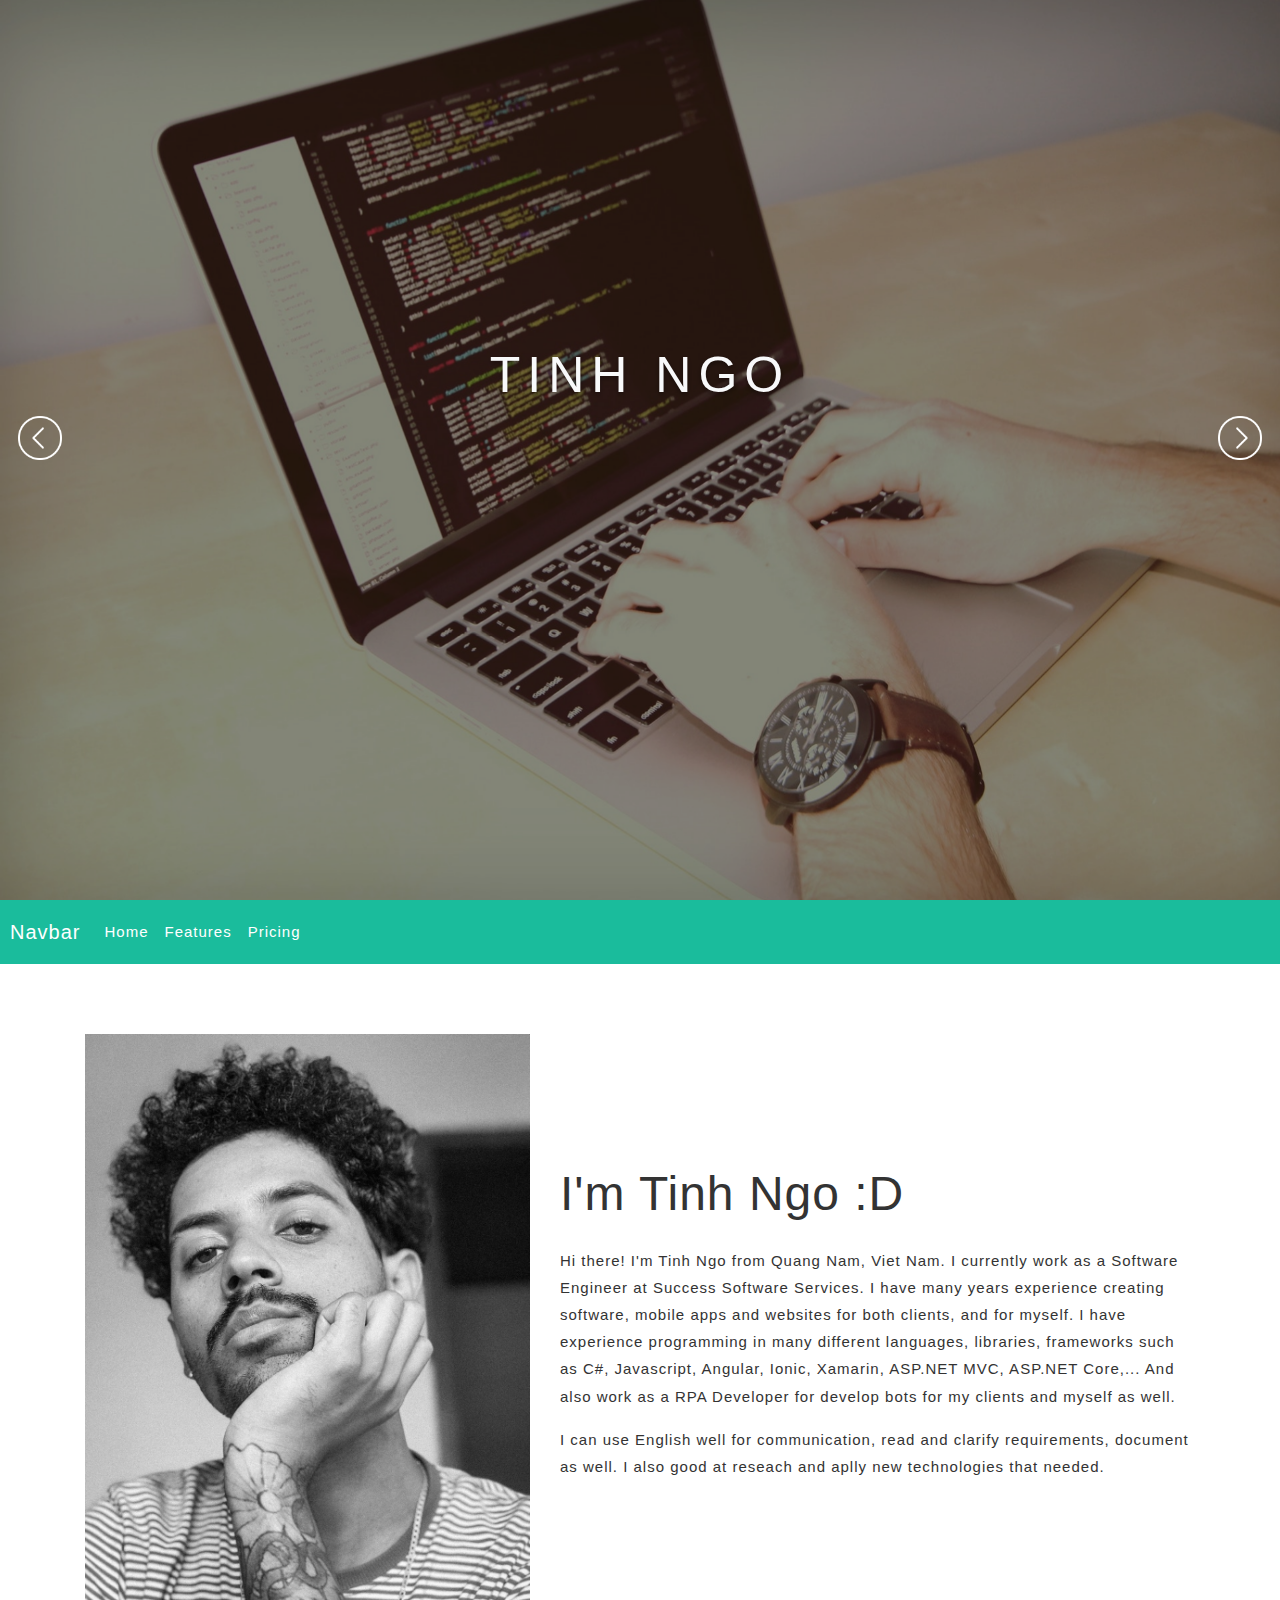
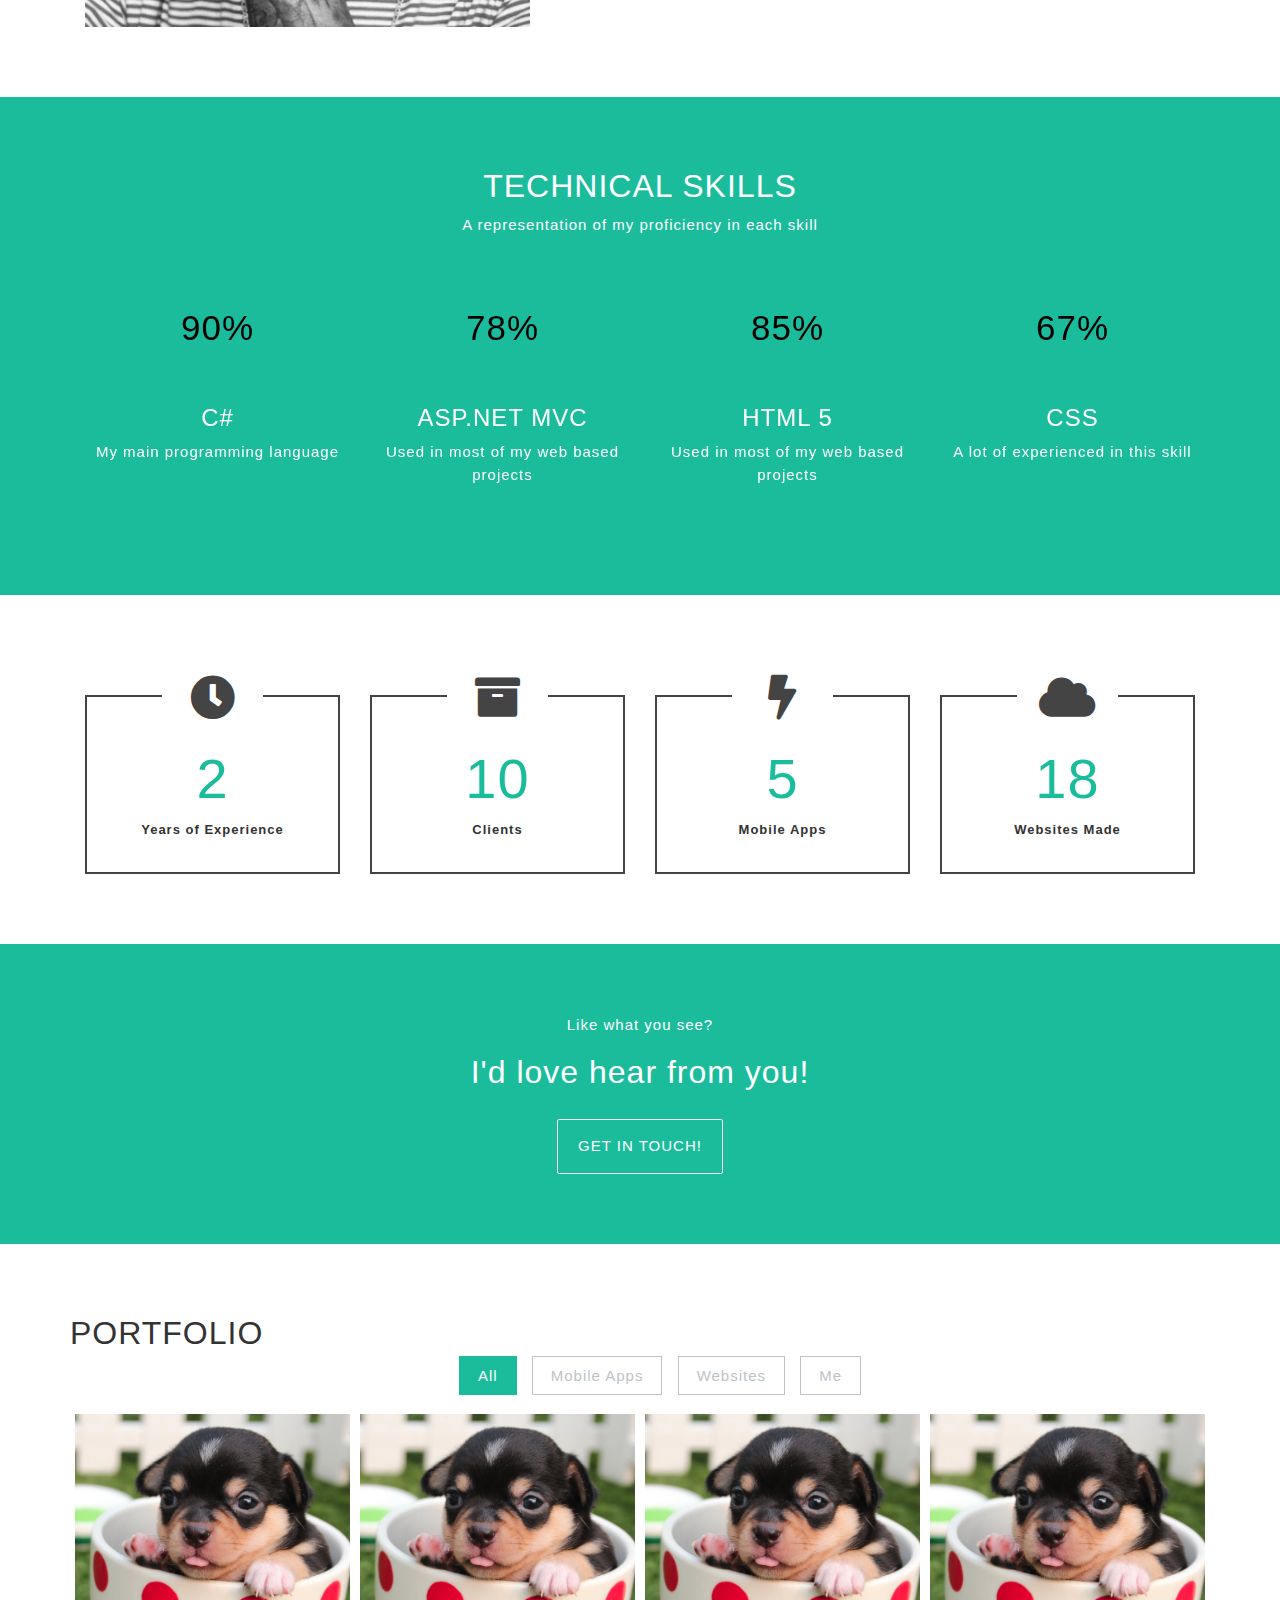
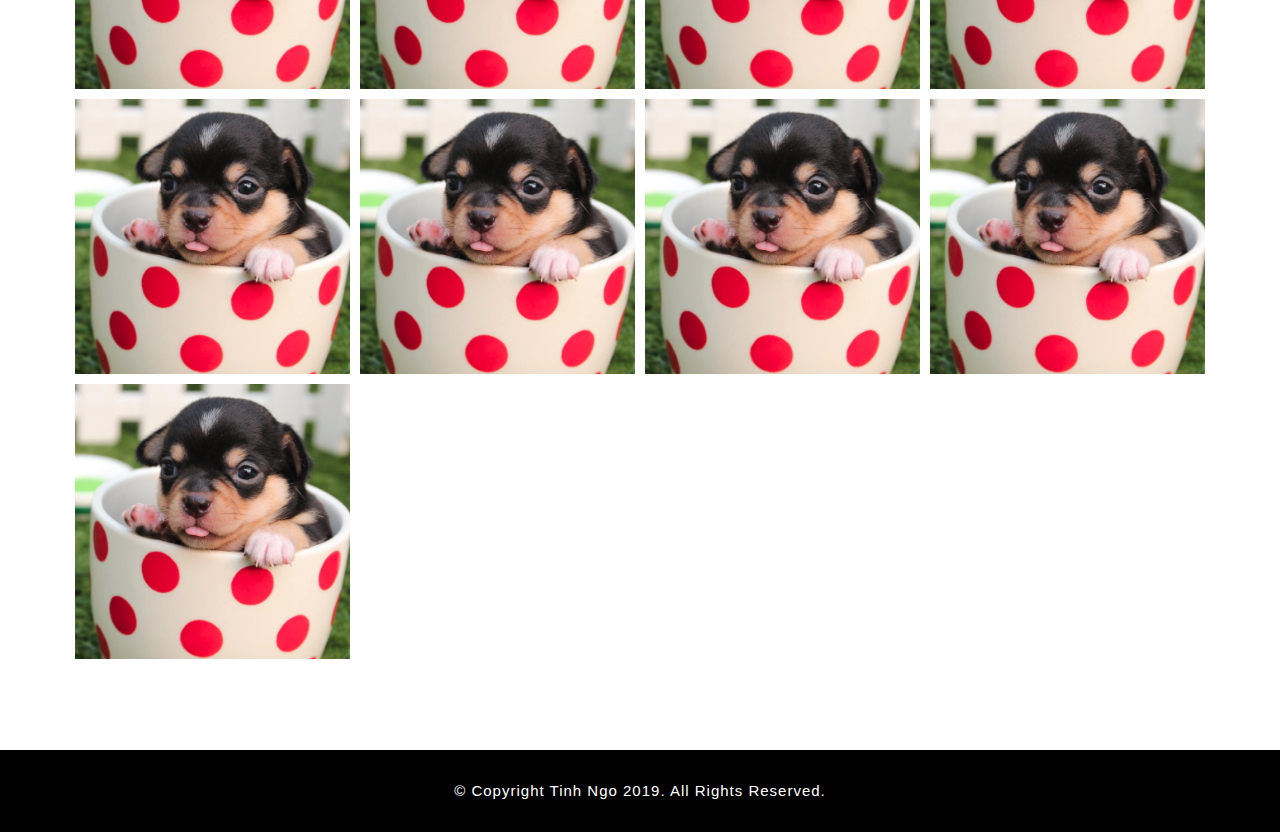
==== commit 54819b57: "implement nav and add sticky" ====
--- a/app/index.html
+++ b/app/index.html
@@ -15,7 +15,7 @@
     />
     <link rel="stylesheet" href="./Assets/CustomStyles/main.css" />
 
-    <link rel="stylesheet" href="./Assets/CustomStyles/reponsive.css">
+    <link rel="stylesheet" href="./Assets/CustomStyles/reponsive.css" />
     <link
       rel="stylesheet"
       href="./Assets/Library/OwlCarousel/css/owl.carousel.min.css"
@@ -29,384 +29,451 @@
       href="./Assets/Library/FancyBox/jquery.fancybox.css"
     />
   </head>
-  <div id="slides">
-    <div class="overlay"></div>
+  <body>
+    <!-- slides section -->
+    <div id="slides">
+      <div class="overlay"></div>
 
-    <div class="slides-container">
-      <img src="./Assets//images/coding-again.jpg" alt="Coding Again" />
-      <img src="./Assets//images/cool-coding.jpg" alt="Cool coding" />
-      <img src="./Assets//images/coding.jpg" alt="Just coding" />
+      <div class="slides-container">
+        <img src="./Assets//images/coding-again.jpg" alt="Coding Again" />
+        <img src="./Assets//images/cool-coding.jpg" alt="Cool coding" />
+        <img src="./Assets//images/coding.jpg" alt="Just coding" />
+      </div>
+
+      <div class="titleMEssage text-center text-light">
+        <div class="heading">
+          <p class="main">TINH NGO</p>
+          <p class="sub typed"></p>
+        </div>
+      </div>
+
+      <nav class="slides-navigation">
+        <a href="#" class="next"></a>
+        <a href="#" class="prev"></a>
+      </nav>
     </div>
-
-    <div class="titleMEssage text-center text-light">
-      <div class="heading">
-        <p class="main">TINH NGO</p>
-        <p class="sub typed"></p>
-      </div>
-    </div>
-
-    <nav class="slides-navigation">
-      <a href="#" class="next"></a>
-      <a href="#" class="prev"></a>
+    <!-- sticky navigation -->
+    <nav id="navigation" class="navbar navbar-expand-lg sticky-top">
+      <a class="navbar-brand" href="#">Navbar</a>
+      <button
+        class="navbar-toggler"
+        type="button"
+        data-toggle="collapse"
+        data-target="#navbarNav"
+        aria-controls="navbarNav"
+        aria-expanded="false"
+        aria-label="Toggle navigation"
+      >
+        <span class="navbar-toggler-icon"></span>
+      </button>
+      <div class="collapse navbar-collapse" id="navbarNav">
+        <ul class="navbar-nav">
+          <li class="nav-item active">
+            <a class="nav-link" href="#"
+              >Home <span class="sr-only">(current)</span></a
+            >
+          </li>
+          <li class="nav-item">
+            <a class="nav-link" href="#">Features</a>
+          </li>
+          <li class="nav-item">
+            <a class="nav-link" href="#">Pricing</a>
+          </li>
+        </ul>
+      </div>
     </nav>
-  </div>
-  <section id="about">
-    <div class="container">
-      <div class="row align-items-center">
-        <div class="col-md-5">
-          <img
-            src="./Assets/images/about.jpg"
-            alt="My cool image :D"
-            class="aboutImage"
-          />
+    <!-- About me section -->
+    <section id="about">
+      <div class="container">
+        <div class="row align-items-center">
+          <div class="col-md-5">
+            <img
+              src="./Assets/images/about.jpg"
+              alt="My cool image :D"
+              class="aboutImage"
+            />
+          </div>
+          <div class="col md-7">
+            <h4>I'm Tinh Ngo :D</h4>
+            <p class="mt-4">
+              Hi there! I'm Tinh Ngo from Quang Nam, Viet Nam. I currently work
+              as a Software Engineer at Success Software Services. I have many
+              years experience creating software, mobile apps and websites for
+              both clients, and for myself. I have experience programming in
+              many different languages, libraries, frameworks such as C#,
+              Javascript, Angular, Ionic, Xamarin, ASP.NET MVC, ASP.NET Core,...
+              And also work as a RPA Developer for develop bots for my clients
+              and myself as well.
+            </p>
+            <p>
+              I can use English well for communication, read and clarify
+              requirements, document as well. I also good at reseach and aplly
+              new technologies that needed.
+            </p>
+          </div>
         </div>
-        <div class="col md-7">
-          <h4>I'm Tinh Ngo :D</h4>
-          <p class="mt-4">
-            Hi there! I'm Tinh Ngo from Quang Nam, Viet Nam. I currently work as
-            a Software Engineer at Success Software Services. I have many years
-            experience creating software, mobile apps and websites for both
-            clients, and for myself. I have experience programming in many
-            different languages, libraries, frameworks such as C#, Javascript,
-            Angular, Ionic, Xamarin, ASP.NET MVC, ASP.NET Core,... And also work
-            as a RPA Developer for develop bots for my clients and myself as
-            well.
-          </p>
-          <p>
-            I can use English well for communication, read and clarify
-            requirements, document as well. I also good at reseach and aplly new
-            technologies that needed.
-          </p>
+      </div>
+    </section>
+    <!-- Skills section -->
+    <section id="skills">
+      <div class="container">
+        <div class="row">
+          <div class="col-md-12 text-center">
+            <h2>TECHNICAL SKILLS</h2>
+            <p>A representation of my proficiency in each skill</p>
+          </div>
+          <div class="owl-carousel owl-theme">
+            <div class="skill text-center">
+              <span class="chart" data-percent="90">
+                <span class="percent">90</span>
+                <canvas height="152" width="152"></canvas>
+              </span>
+              <h4>C#</h4>
+              <p>My main programming language</p>
+            </div>
+            <div class="skill text-center">
+              <span class="chart" data-percent="78">
+                <span class="percent">78</span>
+                <canvas height="152" width="152"></canvas>
+              </span>
+              <h4>ASP.NET MVC</h4>
+              <p>Used in most of my web based projects</p>
+            </div>
+            <div class="skill text-center">
+              <span class="chart" data-percent="85">
+                <span class="percent">85</span>
+                <canvas height="152" width="152"></canvas>
+              </span>
+              <h4>HTML 5</h4>
+              <p>Used in most of my web based projects</p>
+            </div>
+            <div class="skill text-center">
+              <span class="chart" data-percent="67">
+                <span class="percent">67</span>
+                <canvas height="152" width="152"></canvas>
+              </span>
+              <h4>CSS</h4>
+              <p>A lot of experienced in this skill</p>
+            </div>
+            <div class="skill text-center">
+              <span class="chart" data-percent="80">
+                <span class="percent">80</span>
+                <canvas height="152" width="152"></canvas>
+              </span>
+              <h4>SQL Server</h4>
+              <p>My main database system of choice</p>
+            </div>
+          </div>
         </div>
       </div>
-    </div>
-  </section>
-  <section id="skills">
-    <div class="container">
-      <div class="row">
-        <div class="col-md-12 text-center">
-          <h2>TECHNICAL SKILLS</h2>
-          <p>A representation of my proficiency in each skill</p>
+    </section>
+    <!-- My stats section -->
+    <section id="stats">
+      <div class="container">
+        <div class="row">
+          <div class="col-md-3 col-sm-6">
+            <div class="squareItem">
+              <div class="squareInnerContainer text-center">
+                <div class="squareIcon">
+                  <i class="fas fa-clock"></i>
+                </div>
+                <div class="squareContent">
+                  <h2 class="counter">2</h2>
+                  <h3>Years of Experience</h3>
+                </div>
+              </div>
+            </div>
+          </div>
+          <div class="col-md-3 col-sm-6">
+            <div class="squareItem">
+              <div class="squareInnerContainer text-center">
+                <div class="squareIcon">
+                  <i class="fas fa-archive"></i>
+                </div>
+                <div class="squareContent">
+                  <h2 class="counter">10</h2>
+                  <h3>Clients</h3>
+                </div>
+              </div>
+            </div>
+          </div>
+          <div class="col-md-3 col-sm-6">
+            <div class="squareItem">
+              <div class="squareInnerContainer text-center">
+                <div class="squareIcon">
+                  <i class="fas fa-bolt"></i>
+                </div>
+                <div class="squareContent">
+                  <h2 class="counter">5</h2>
+                  <h3>Mobile Apps</h3>
+                </div>
+              </div>
+            </div>
+          </div>
+          <div class="col-md-3 col-sm-6">
+            <div class="squareItem">
+              <div class="squareInnerContainer text-center">
+                <div class="squareIcon">
+                  <i class="fas fa-cloud"></i>
+                </div>
+                <div class="squareContent">
+                  <h2 class="counter">18</h2>
+                  <h3>Websites Made</h3>
+                </div>
+              </div>
+            </div>
+          </div>
         </div>
-        <div class="owl-carousel owl-theme">
-          <div class="skill text-center">
-            <span class="chart" data-percent="90">
-              <span class="percent">90</span>
-              <canvas height="152" width="152"></canvas>
-            </span>
-            <h4>C#</h4>
-            <p>My main programming language</p>
-          </div>
-          <div class="skill text-center">
-            <span class="chart" data-percent="78">
-              <span class="percent">78</span>
-              <canvas height="152" width="152"></canvas>
-            </span>
-            <h4>ASP.NET MVC</h4>
-            <p>Used in most of my web based projects</p>
-          </div>
-          <div class="skill text-center">
-            <span class="chart" data-percent="85">
-              <span class="percent">85</span>
-              <canvas height="152" width="152"></canvas>
-            </span>
-            <h4>HTML 5</h4>
-            <p>Used in most of my web based projects</p>
-          </div>
-          <div class="skill text-center">
-            <span class="chart" data-percent="67">
-              <span class="percent">67</span>
-              <canvas height="152" width="152"></canvas>
-            </span>
-            <h4>CSS</h4>
-            <p>A lot of experienced in this skill</p>
-          </div>
-          <div class="skill text-center">
-            <span class="chart" data-percent="80">
-              <span class="percent">80</span>
-              <canvas height="152" width="152"></canvas>
-            </span>
-            <h4>SQL Server</h4>
-            <p>My main database system of choice</p>
+      </div>
+    </section>
+    <!-- Contact section -->
+    <section id="contact">
+      <div class="col-md-12 text-center">
+        <p class="subHeading">Like what you see?</p>
+        <h2>I'd love hear from you!</h2>
+        <a href="mailto:ngotantinh96@gmail.com" class="contactButton"
+          >GET IN TOUCH!
+        </a>
+      </div>
+    </section>
+    <!-- Portfolio  -->
+    <section id="portfolio">
+      <div class="container">
+        <div class="row">
+          <div class="heading">
+            <h2>PORTFOLIO</h2>
+          </div>
+          <div class="filter">
+            <ul id="filters">
+              <li><a href="#" data-filter="*" class="current">All</a></li>
+              <li><a href="#" data-filter=".apps">Mobile Apps</a></li>
+              <li><a href="#" data-filter=".websites">Websites</a></li>
+              <li><a href="#" data-filter=".me">Me</a></li>
+            </ul>
+          </div>
+          <div class="itemsContainer">
+            <ul class="items">
+              <li onclick="" class="apps col-xs-6 col-sm-4 col-md-3 col-lg-3">
+                <div class="item">
+                  <img
+                    src="./Assets/images/portfolio/thumbnail/dog-square.png"
+                    alt="app thumbnail"
+                  />
+                  <div class="icons">
+                    <a
+                      href="./Assets/images/portfolio/dog.jpg"
+                      title="View image"
+                      class="openButton"
+                      data-fancybox
+                      data-caption="This is a cute dog"
+                      ><i class="fas fa-search"></i
+                    ></a>
+                    <a href="" target="_blank" class="projectLink"
+                      ><i class="fas fa-link"></i
+                    ></a>
+                  </div>
+                  <div class="imageOverlay"></div>
+                </div>
+              </li>
+              <li
+                onclick=""
+                class="websites col-xs-6 col-sm-4 col-md-3 col-lg-3"
+              >
+                <div class="item">
+                  <img
+                    src="./Assets/images/portfolio/thumbnail/dog-square.png"
+                    alt="app thumbnail"
+                  />
+                  <div class="icons">
+                    <a
+                      href="./Assets/images/portfolio/dog.jpg"
+                      title="View image"
+                      class="openButton"
+                      data-fancybox
+                      data-caption="This is a cute dog"
+                      ><i class="fas fa-search"></i
+                    ></a>
+                    <a href="" target="_blank" class="projectLink"
+                      ><i class="fas fa-link"></i
+                    ></a>
+                  </div>
+                  <div class="imageOverlay"></div>
+                </div>
+              </li>
+              <li
+                onclick=""
+                class="websites col-xs-6 col-sm-4 col-md-3 col-lg-3"
+              >
+                <div class="item">
+                  <img
+                    src="./Assets/images/portfolio/thumbnail/dog-square.png"
+                    alt="app thumbnail"
+                  />
+                  <div class="icons">
+                    <a
+                      href="./Assets/images/portfolio/dog.jpg"
+                      title="View image"
+                      class="openButton"
+                      data-fancybox
+                      data-caption="This is a cute dog"
+                      ><i class="fas fa-search"></i
+                    ></a>
+                    <a href="" target="_blank" class="projectLink"
+                      ><i class="fas fa-link"></i
+                    ></a>
+                  </div>
+                  <div class="imageOverlay"></div>
+                </div>
+              </li>
+              <li
+                onclick=""
+                class="websites col-xs-6 col-sm-4 col-md-3 col-lg-3"
+              >
+                <div class="item">
+                  <img
+                    src="./Assets/images/portfolio/thumbnail/dog-square.png"
+                    alt="app thumbnail"
+                  />
+                  <div class="icons">
+                    <a
+                      href="./Assets/images/portfolio/dog.jpg"
+                      title="View image"
+                      class="openButton"
+                      data-fancybox
+                      data-caption="This is a cute dog"
+                      ><i class="fas fa-search"></i
+                    ></a>
+                    <a href="" target="_blank" class="projectLink"
+                      ><i class="fas fa-link"></i
+                    ></a>
+                  </div>
+                  <div class="imageOverlay"></div>
+                </div>
+              </li>
+              <li
+                onclick=""
+                class="websites col-xs-6 col-sm-4 col-md-3 col-lg-3"
+              >
+                <div class="item">
+                  <img
+                    src="./Assets/images/portfolio/thumbnail/dog-square.png"
+                    alt="app thumbnail"
+                  />
+                  <div class="icons">
+                    <a
+                      href="./Assets/images/portfolio/dog.jpg"
+                      title="View image"
+                      class="openButton"
+                      data-fancybox
+                      data-caption="This is a cute dog"
+                      ><i class="fas fa-search"></i
+                    ></a>
+                    <a href="" target="_blank" class="projectLink"
+                      ><i class="fas fa-link"></i
+                    ></a>
+                  </div>
+                  <div class="imageOverlay"></div>
+                </div>
+              </li>
+              <li onclick="" class="me col-xs-6 col-sm-4 col-md-3 col-lg-3">
+                <div class="item">
+                  <img
+                    src="./Assets/images/portfolio/thumbnail/dog-square.png"
+                    alt="app thumbnail"
+                  />
+                  <div class="icons">
+                    <a
+                      href="./Assets/images/portfolio/dog.jpg"
+                      title="View image"
+                      class="openButton"
+                      data-fancybox
+                      data-caption="This is a cute dog"
+                      ><i class="fas fa-search"></i
+                    ></a>
+                    <a href="" target="_blank" class="projectLink"
+                      ><i class="fas fa-link"></i
+                    ></a>
+                  </div>
+                  <div class="imageOverlay"></div>
+                </div>
+              </li>
+              <li onclick="" class="apps col-xs-6 col-sm-4 col-md-3 col-lg-3">
+                <div class="item">
+                  <img
+                    src="./Assets/images/portfolio/thumbnail/dog-square.png"
+                    alt="app thumbnail"
+                  />
+                  <div class="icons">
+                    <a
+                      href="./Assets/images/portfolio/dog.jpg"
+                      title="View image"
+                      class="openButton"
+                      data-fancybox
+                      data-caption="This is a cute dog"
+                      ><i class="fas fa-search"></i
+                    ></a>
+                    <a href="" target="_blank" class="projectLink"
+                      ><i class="fas fa-link"></i
+                    ></a>
+                  </div>
+                  <div class="imageOverlay"></div>
+                </div>
+              </li>
+              <li onclick="" class="me col-xs-6 col-sm-4 col-md-3 col-lg-3">
+                <div class="item">
+                  <img
+                    src="./Assets/images/portfolio/thumbnail/dog-square.png"
+                    alt="app thumbnail"
+                  />
+                  <div class="icons">
+                    <a
+                      href="./Assets/images/portfolio/dog.jpg"
+                      title="View image"
+                      class="openButton"
+                      data-fancybox
+                      data-caption="This is a cute dog"
+                      ><i class="fas fa-search"></i
+                    ></a>
+                    <a href="" target="_blank" class="projectLink"
+                      ><i class="fas fa-link"></i
+                    ></a>
+                  </div>
+                  <div class="imageOverlay"></div>
+                </div>
+              </li>
+              <li onclick="" class="apps col-xs-6 col-sm-4 col-md-3 col-lg-3">
+                <div class="item">
+                  <img
+                    src="./Assets/images/portfolio/thumbnail/dog-square.png"
+                    alt="app thumbnail"
+                  />
+                  <div class="icons">
+                    <a
+                      href="./Assets/images/portfolio/dog.jpg"
+                      title="View image"
+                      class="openButton"
+                      data-fancybox
+                      data-caption="This is a cute dog"
+                      ><i class="fas fa-search"></i
+                    ></a>
+                    <a href="" target="_blank" class="projectLink"
+                      ><i class="fas fa-link"></i
+                    ></a>
+                  </div>
+                  <div class="imageOverlay"></div>
+                </div>
+              </li>
+            </ul>
           </div>
         </div>
       </div>
-    </div>
-  </section>
-  <section id="stats">
-    <div class="container">
-      <div class="row">
-        <div class="col-md-3 col-sm-6">
-          <div class="squareItem">
-            <div class="squareInnerContainer text-center">
-              <div class="squareIcon">
-                <i class="fas fa-clock"></i>
-              </div>
-              <div class="squareContent">
-                <h2 class="counter">2</h2>
-                <h3>Years of Experience</h3>
-              </div>
-            </div>
-          </div>
-        </div>
-        <div class="col-md-3 col-sm-6">
-          <div class="squareItem">
-            <div class="squareInnerContainer text-center">
-              <div class="squareIcon">
-                <i class="fas fa-archive"></i>
-              </div>
-              <div class="squareContent">
-                <h2 class="counter">10</h2>
-                <h3>Clients</h3>
-              </div>
-            </div>
-          </div>
-        </div>
-        <div class="col-md-3 col-sm-6">
-          <div class="squareItem">
-            <div class="squareInnerContainer text-center">
-              <div class="squareIcon">
-                <i class="fas fa-bolt"></i>
-              </div>
-              <div class="squareContent">
-                <h2 class="counter">5</h2>
-                <h3>Mobile Apps</h3>
-              </div>
-            </div>
-          </div>
-        </div>
-        <div class="col-md-3 col-sm-6">
-          <div class="squareItem">
-            <div class="squareInnerContainer text-center">
-              <div class="squareIcon">
-                <i class="fas fa-cloud"></i>
-              </div>
-              <div class="squareContent">
-                <h2 class="counter">18</h2>
-                <h3>Websites Made</h3>
-              </div>
-            </div>
-          </div>
-        </div>
-      </div>
-    </div>
-  </section>
-  <section id="contact">
-    <div class="col-md-12 text-center">
-      <p class="subHeading">Like what you see?</p>
-      <h2>I'd love hear from you!</h2>
-      <a href="mailto:ngotantinh96@gmail.com" class="contactButton"
-        >GET IN TOUCH!
-      </a>
-    </div>
-  </section>
-  <section id="portfolio">
-    <div class="container">
-      <div class="row">
-        <div class="heading">
-          <h2>PORTFOLIO</h2>
-        </div>
-        <div class="filter">
-          <ul id="filters">
-            <li><a href="#" data-filter="*" class="current">All</a></li>
-            <li><a href="#" data-filter=".apps">Mobile Apps</a></li>
-            <li><a href="#" data-filter=".websites">Websites</a></li>
-            <li><a href="#" data-filter=".me">Me</a></li>
-          </ul>
-        </div>
-        <div class="itemsContainer">
-          <ul class="items">
-            <li onclick="" class="apps col-xs-6 col-sm-4 col-md-3 col-lg-3">
-              <div class="item">
-                <img
-                  src="./Assets/images/portfolio/thumbnail/dog-square.png"
-                  alt="app thumbnail"
-                />
-                <div class="icons">
-                  <a
-                    href="./Assets/images/portfolio/dog.jpg"
-                    title="View image"
-                    class="openButton"
-                    data-fancybox
-                    data-caption="This is a cute dog"
-                    ><i class="fas fa-search"></i
-                  ></a>
-                  <a href="" target="_blank" class="projectLink"><i class="fas fa-link"></i></a>
-                </div>
-                <div class="imageOverlay"></div>
-              </div>
-            </li>
-            <li onclick="" class="websites col-xs-6 col-sm-4 col-md-3 col-lg-3">
-              <div class="item">
-                <img
-                  src="./Assets/images/portfolio/thumbnail/dog-square.png"
-                  alt="app thumbnail"
-                />
-                <div class="icons">
-                  <a
-                    href="./Assets/images/portfolio/dog.jpg"
-                    title="View image"
-                    class="openButton"
-                    data-fancybox
-                    data-caption="This is a cute dog"
-                    ><i class="fas fa-search"></i
-                  ></a>
-                  <a href="" target="_blank" class="projectLink"><i class="fas fa-link"></i></a>
-                </div>
-                <div class="imageOverlay"></div>
-              </div>
-            </li>
-            <li onclick="" class="websites col-xs-6 col-sm-4 col-md-3 col-lg-3">
-              <div class="item">
-                <img
-                  src="./Assets/images/portfolio/thumbnail/dog-square.png"
-                  alt="app thumbnail"
-                />
-                <div class="icons">
-                  <a
-                    href="./Assets/images/portfolio/dog.jpg"
-                    title="View image"
-                    class="openButton"
-                    data-fancybox
-                    data-caption="This is a cute dog"
-                    ><i class="fas fa-search"></i
-                  ></a>
-                  <a href="" target="_blank" class="projectLink"><i class="fas fa-link"></i></a>
-                </div>
-                <div class="imageOverlay"></div>
-              </div>
-            </li>
-            <li onclick="" class="websites col-xs-6 col-sm-4 col-md-3 col-lg-3">
-              <div class="item">
-                <img
-                  src="./Assets/images/portfolio/thumbnail/dog-square.png"
-                  alt="app thumbnail"
-                />
-                <div class="icons">
-                  <a
-                    href="./Assets/images/portfolio/dog.jpg"
-                    title="View image"
-                    class="openButton"
-                    data-fancybox
-                    data-caption="This is a cute dog"
-                    ><i class="fas fa-search"></i
-                  ></a>
-                  <a href="" target="_blank" class="projectLink"><i class="fas fa-link"></i></a>
-                </div>
-                <div class="imageOverlay"></div>
-              </div>
-            </li>
-            <li onclick="" class="websites col-xs-6 col-sm-4 col-md-3 col-lg-3">
-              <div class="item">
-                <img
-                  src="./Assets/images/portfolio/thumbnail/dog-square.png"
-                  alt="app thumbnail"
-                />
-                <div class="icons">
-                  <a
-                    href="./Assets/images/portfolio/dog.jpg"
-                    title="View image"
-                    class="openButton"
-                    data-fancybox
-                    data-caption="This is a cute dog"
-                    ><i class="fas fa-search"></i
-                  ></a>
-                  <a href="" target="_blank" class="projectLink"><i class="fas fa-link"></i></a>
-                </div>
-                <div class="imageOverlay"></div>
-              </div>
-            </li>
-            <li onclick="" class="me col-xs-6 col-sm-4 col-md-3 col-lg-3">
-              <div class="item">
-                <img
-                  src="./Assets/images/portfolio/thumbnail/dog-square.png"
-                  alt="app thumbnail"
-                />
-                <div class="icons">
-                  <a
-                    href="./Assets/images/portfolio/dog.jpg"
-                    title="View image"
-                    class="openButton"
-                    data-fancybox
-                    data-caption="This is a cute dog"
-                    ><i class="fas fa-search"></i
-                  ></a>
-                  <a href="" target="_blank" class="projectLink"><i class="fas fa-link"></i></a>
-                </div>
-                <div class="imageOverlay"></div>
-              </div>
-            </li>
-            <li onclick="" class="apps col-xs-6 col-sm-4 col-md-3 col-lg-3">
-              <div class="item">
-                <img
-                  src="./Assets/images/portfolio/thumbnail/dog-square.png"
-                  alt="app thumbnail"
-                />
-                <div class="icons">
-                  <a
-                    href="./Assets/images/portfolio/dog.jpg"
-                    title="View image"
-                    class="openButton"
-                    data-fancybox
-                    data-caption="This is a cute dog"
-                    ><i class="fas fa-search"></i
-                  ></a>
-                  <a href="" target="_blank" class="projectLink"><i class="fas fa-link"></i></a>
-                </div>
-                <div class="imageOverlay"></div>
-              </div>
-            </li>
-            <li onclick="" class="me col-xs-6 col-sm-4 col-md-3 col-lg-3">
-              <div class="item">
-                <img
-                  src="./Assets/images/portfolio/thumbnail/dog-square.png"
-                  alt="app thumbnail"
-                />
-                <div class="icons">
-                  <a
-                    href="./Assets/images/portfolio/dog.jpg"
-                    title="View image"
-                    class="openButton"
-                    data-fancybox
-                    data-caption="This is a cute dog"
-                    ><i class="fas fa-search"></i
-                  ></a>
-                  <a href="" target="_blank" class="projectLink"><i class="fas fa-link"></i></a>
-                </div>
-                <div class="imageOverlay"></div>
-              </div>
-            </li>
-            <li onclick="" class="apps col-xs-6 col-sm-4 col-md-3 col-lg-3">
-              <div class="item">
-                <img
-                  src="./Assets/images/portfolio/thumbnail/dog-square.png"
-                  alt="app thumbnail"
-                />
-                <div class="icons">
-                  <a
-                    href="./Assets/images/portfolio/dog.jpg"
-                    title="View image"
-                    class="openButton"
-                    data-fancybox
-                    data-caption="This is a cute dog"
-                    ><i class="fas fa-search"></i
-                  ></a>
-                  <a href="" target="_blank" class="projectLink"><i class="fas fa-link"></i></a>
-                </div>
-                <div class="imageOverlay"></div>
-              </div>
-            </li>
-          </ul>
-        </div>
-      </div>
-    </div>
-  </section>
-  <footer>
-    <div class="col-md-12 text-center">
-      <p>&copy; Copyright Tinh Ngo 2019. All Rights Reserved.</p>
-    </div>
-  </footer>
-  <body>
+    </section>
+    <!-- Footer for copyright -->
+    <footer>
+      <div class="col-md-12 text-center">
+        <p>&copy; Copyright Tinh Ngo 2019. All Rights Reserved.</p>
+      </div>
+    </footer>
     <script src="./Assets/Library/jQuery/jquery-3.4.0.min.js"></script>
     <script src="./Assets/Library/jQuery/popper.min.js"></script>
     <script src="./Assets/Library/Bootstrap/js/bootstrap.min.js"></script>
--- a/app/Assets/CustomStyles/main.css
+++ b/app/Assets/CustomStyles/main.css
@@ -58,7 +58,7 @@
 }
 
 section {
-  padding: 100px 0 100px 0;
+  padding: 70px 0 70px 0;
 }
 
 #about h4 {
@@ -314,4 +314,27 @@
 
 footer p {
   margin: 0;
-}+}
+
+#navigation {
+  background-color: #1abc9c;
+  padding: 12px 10px;
+  z-index: 100;
+}
+
+#navagation li {
+  padding: 0 10px;
+}
+
+#navigation li a {
+  color: #fff;
+}
+.navbar-brand,
+.navbar-brand:hover {
+  color: #fff;
+}
+
+.navbar-toggler-icon {
+  background-image: url("../images/icons/menu.png");
+  background-size: 100%;
+}
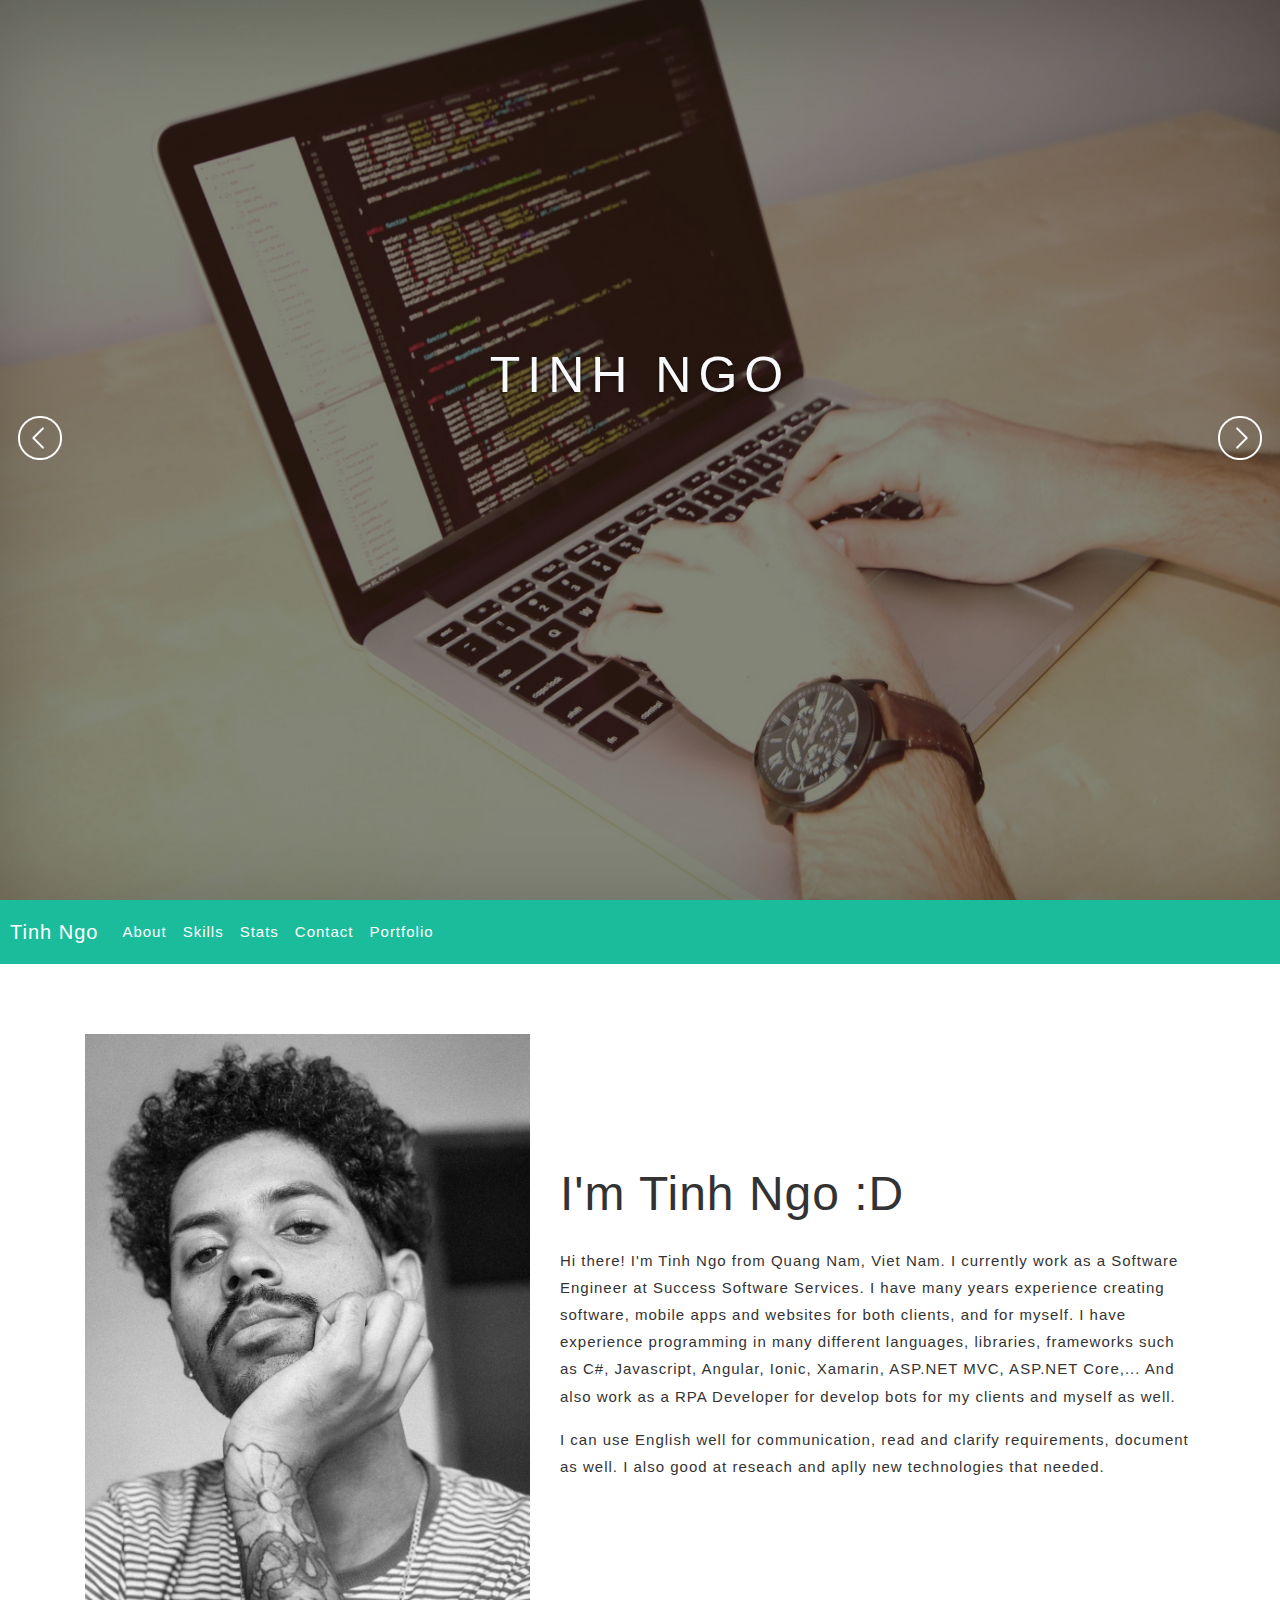
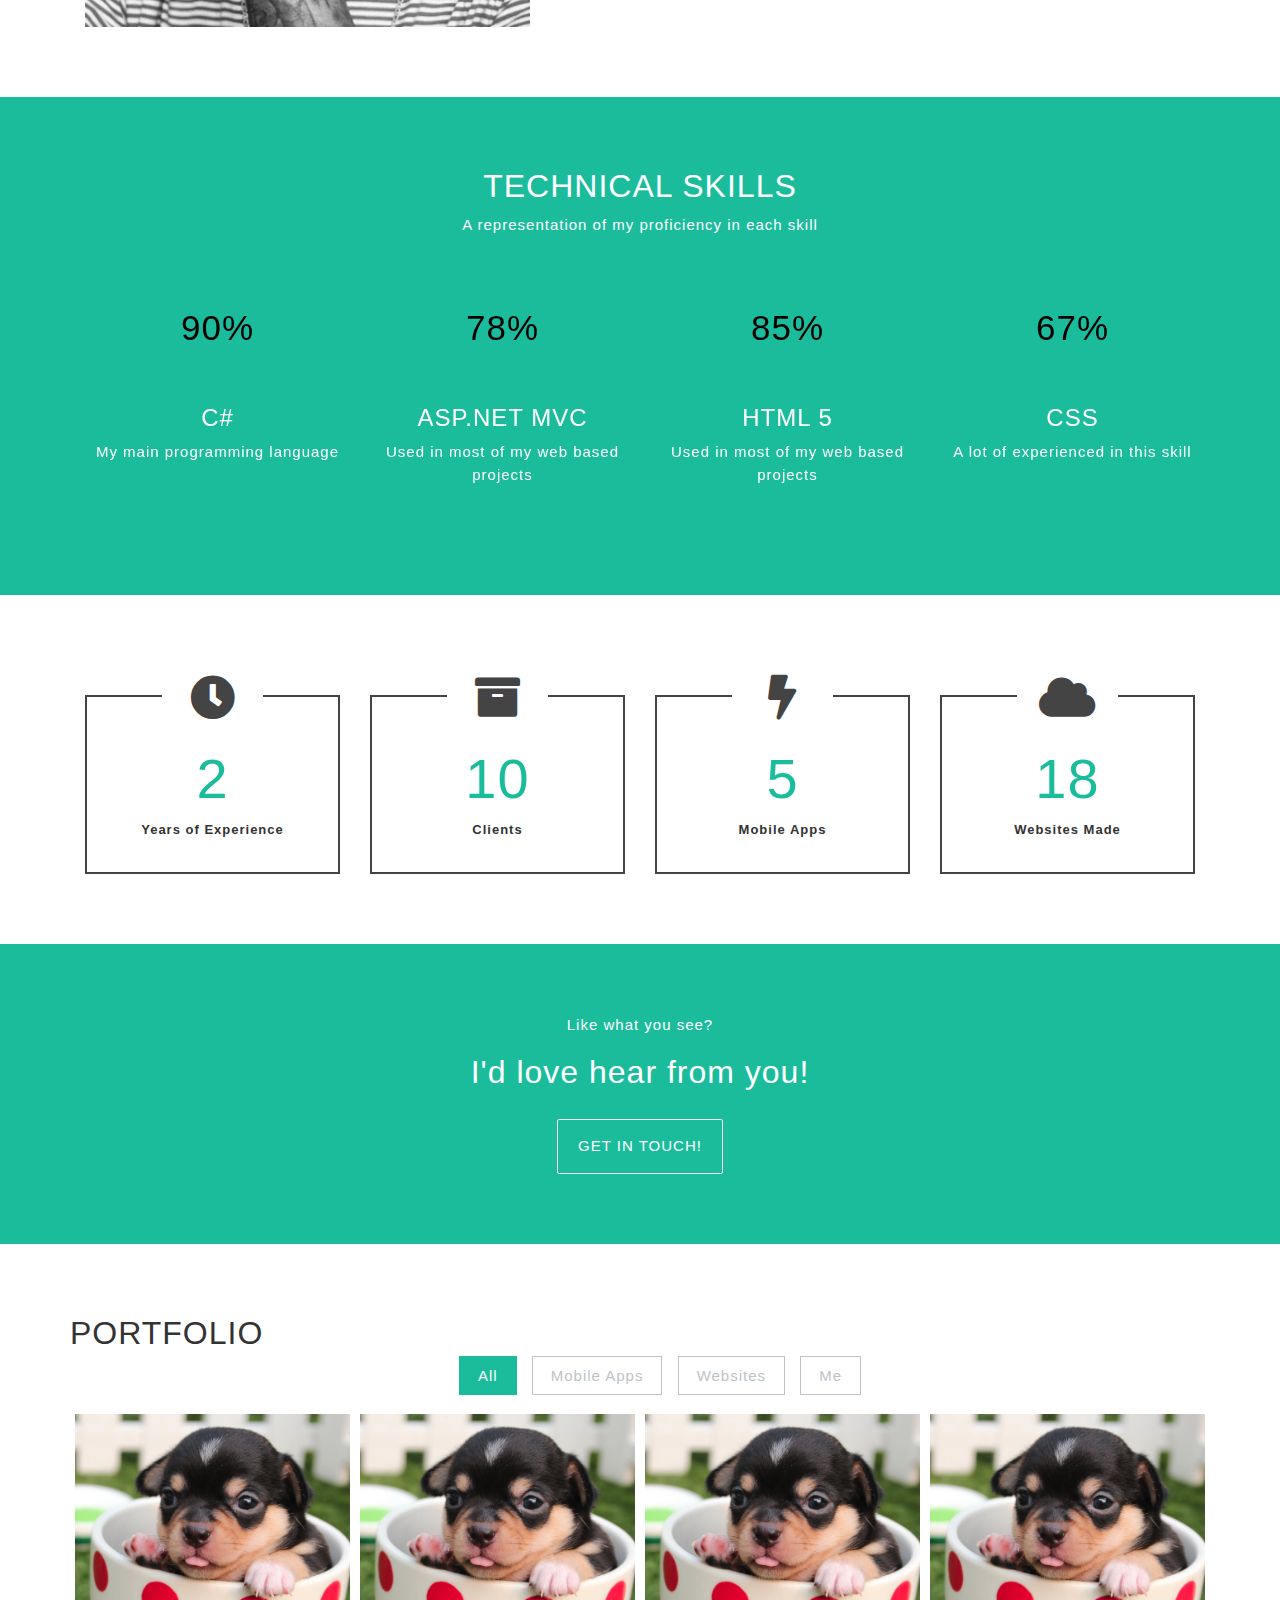
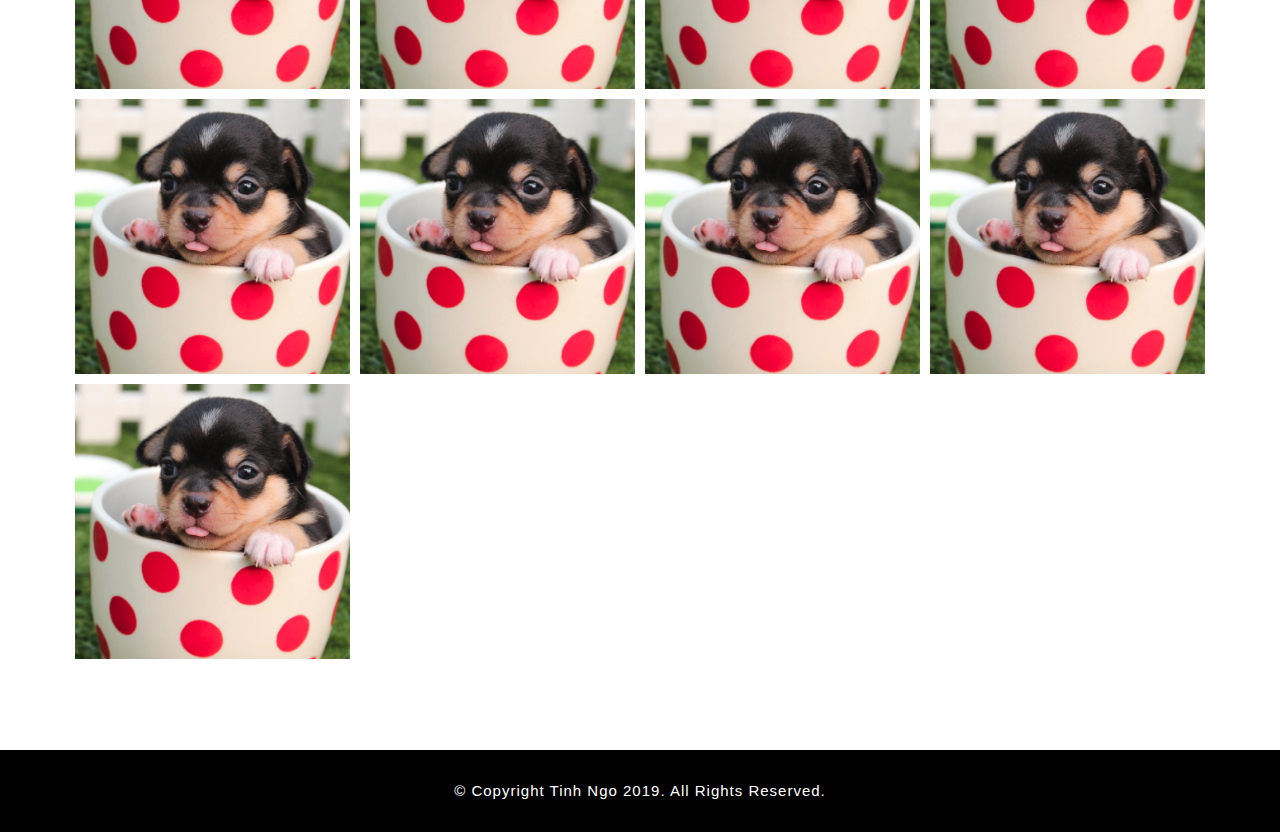
==== commit 408f9edc: "scroll page when navigate to section" ====
--- a/app/index.html
+++ b/app/index.html
@@ -54,7 +54,7 @@
     </div>
     <!-- sticky navigation -->
     <nav id="navigation" class="navbar navbar-expand-lg sticky-top">
-      <a class="navbar-brand" href="#">Navbar</a>
+      <a class="navbar-brand" href="#">Tinh Ngo</a>
       <button
         class="navbar-toggler"
         type="button"
@@ -69,15 +69,21 @@
       <div class="collapse navbar-collapse" id="navbarNav">
         <ul class="navbar-nav">
           <li class="nav-item active">
-            <a class="nav-link" href="#"
-              >Home <span class="sr-only">(current)</span></a
+            <a class="nav-link" href="#about"
+              >About <span class="sr-only">(current)</span></a
             >
           </li>
           <li class="nav-item">
-            <a class="nav-link" href="#">Features</a>
+            <a class="nav-link" href="#skills">Skills</a>
           </li>
           <li class="nav-item">
-            <a class="nav-link" href="#">Pricing</a>
+            <a class="nav-link" href="#stats">Stats</a>
+          </li>
+          <li class="nav-item">
+            <a class="nav-link" href="#contact">Contact</a>
+          </li>
+          <li class="nav-item">
+            <a class="nav-link" href="#portfolio">Portfolio</a>
           </li>
         </ul>
       </div>
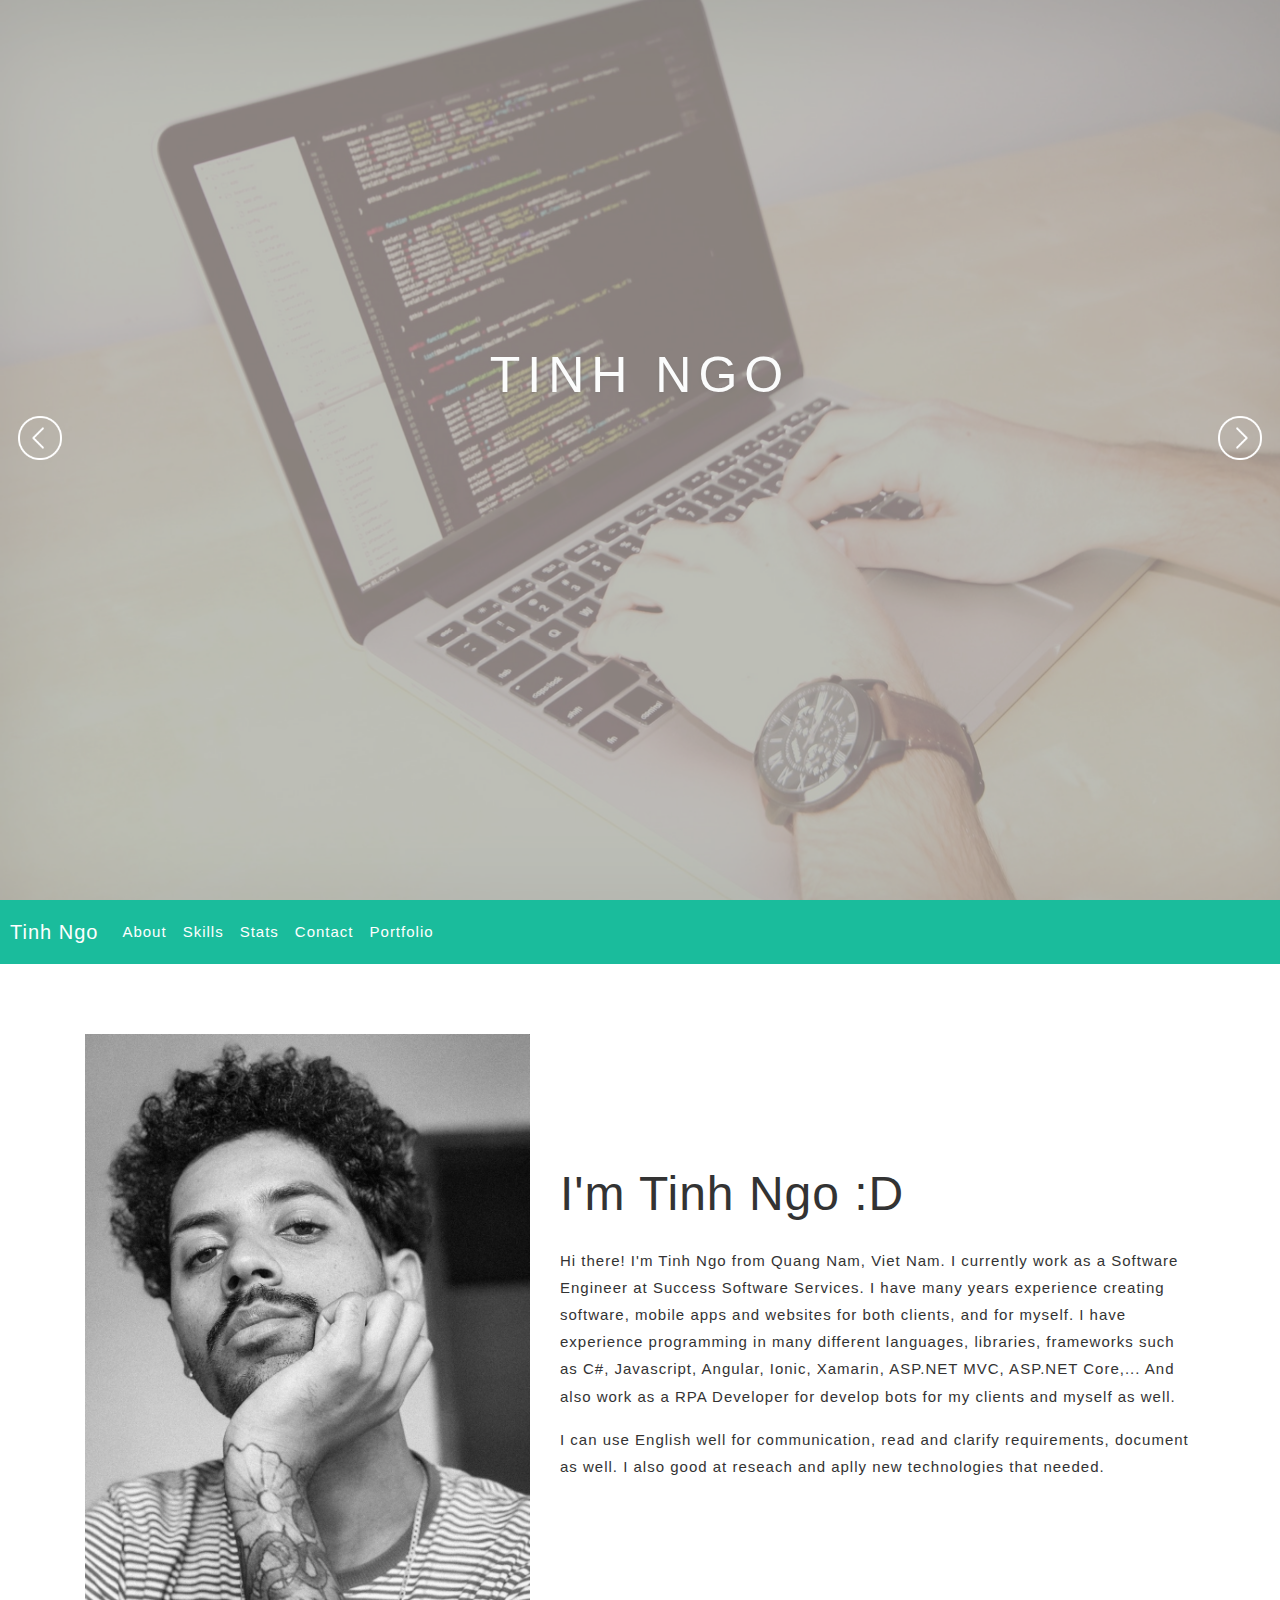
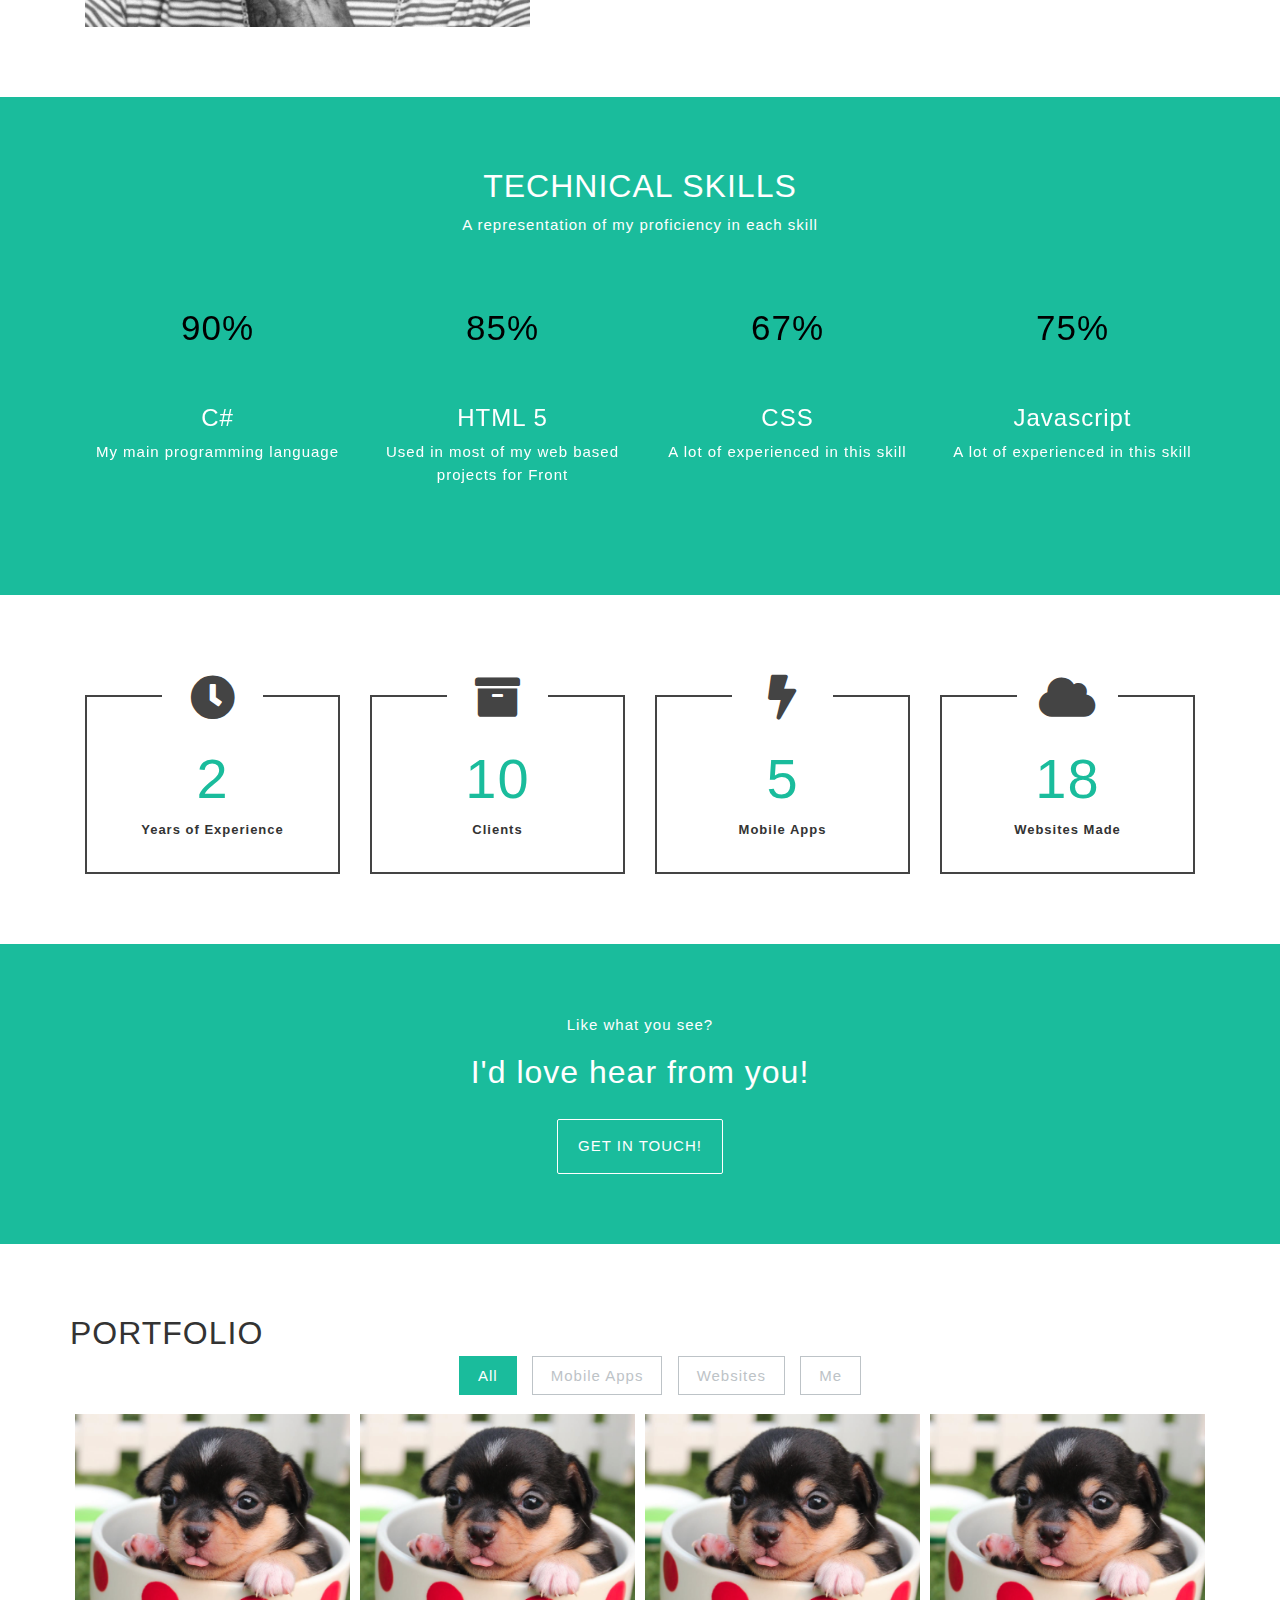
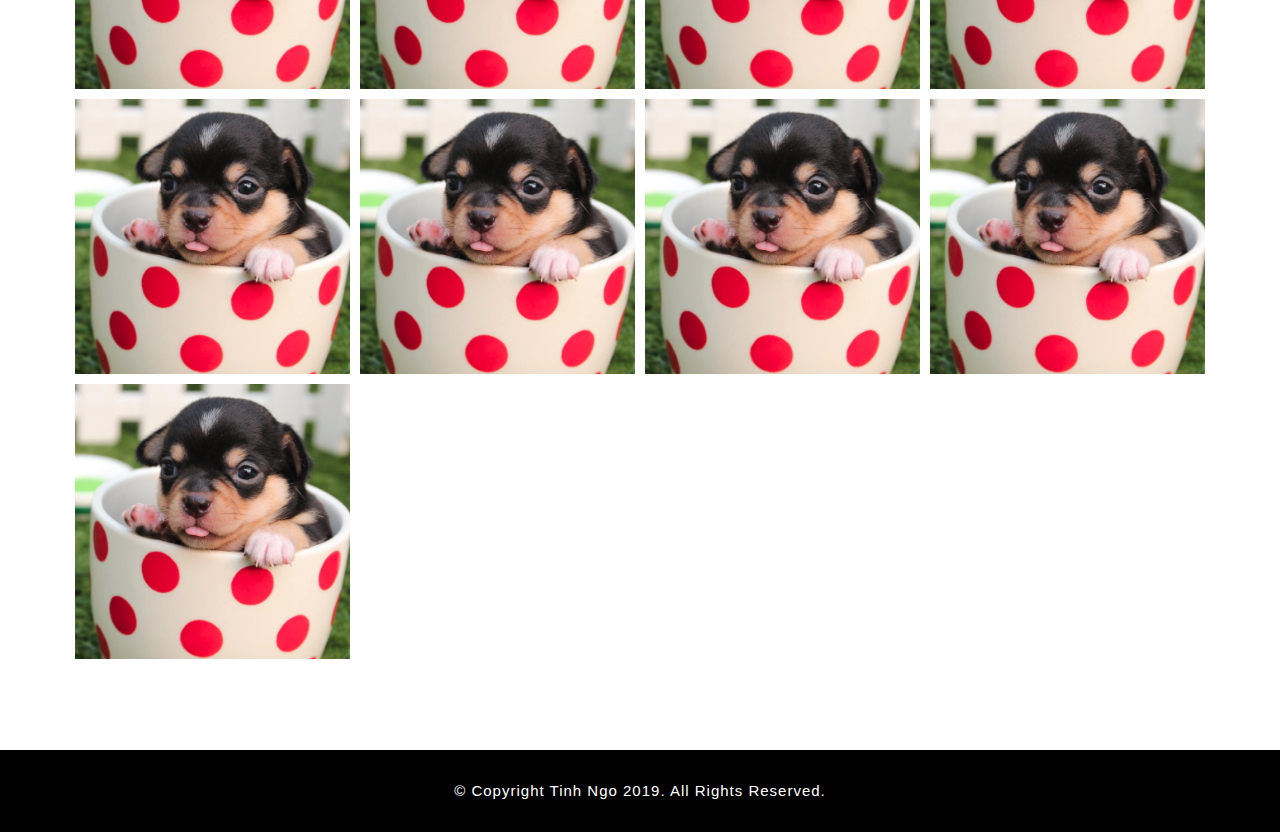
==== commit 8558793f: "add loading gif and add fade out" ====
--- a/app/index.html
+++ b/app/index.html
@@ -30,6 +30,10 @@
     />
   </head>
   <body>
+    <!-- Loader when page start -->
+    <div class="loader">
+      <div class="inner"></div>
+    </div>
     <!-- slides section -->
     <div id="slides">
       <div class="overlay"></div>
@@ -138,20 +142,12 @@
               <p>My main programming language</p>
             </div>
             <div class="skill text-center">
-              <span class="chart" data-percent="78">
-                <span class="percent">78</span>
-                <canvas height="152" width="152"></canvas>
-              </span>
-              <h4>ASP.NET MVC</h4>
-              <p>Used in most of my web based projects</p>
-            </div>
-            <div class="skill text-center">
               <span class="chart" data-percent="85">
                 <span class="percent">85</span>
                 <canvas height="152" width="152"></canvas>
               </span>
               <h4>HTML 5</h4>
-              <p>Used in most of my web based projects</p>
+              <p>Used in most of my web based projects for Front</p>
             </div>
             <div class="skill text-center">
               <span class="chart" data-percent="67">
@@ -160,6 +156,22 @@
               </span>
               <h4>CSS</h4>
               <p>A lot of experienced in this skill</p>
+            </div>
+            <div class="skill text-center">
+              <span class="chart" data-percent="75">
+                <span class="percent">75</span>
+                <canvas height="152" width="152"></canvas>
+              </span>
+              <h4>Javascript</h4>
+              <p>A lot of experienced in this skill</p>
+            </div>
+            <div class="skill text-center">
+              <span class="chart" data-percent="78">
+                <span class="percent">78</span>
+                <canvas height="152" width="152"></canvas>
+              </span>
+              <h4>ASP.NET MVC</h4>
+              <p>Used in most of my web based projects</p>
             </div>
             <div class="skill text-center">
               <span class="chart" data-percent="80">
--- a/app/Assets/CustomStyles/main.css
+++ b/app/Assets/CustomStyles/main.css
@@ -338,3 +338,19 @@
   background-image: url("../images/icons/menu.png");
   background-size: 100%;
 }
+
+.loader {
+  width: 100%;
+  height: 100%;
+  background-color: #fff;
+  position: fixed;
+  top: 0px;
+  left: 0px;
+  z-index: 1000;
+}
+
+.inner {
+  width: 100%;
+  height: 100%;
+  background: url("../images/gif/loader.gif") center center no-repeat;
+}
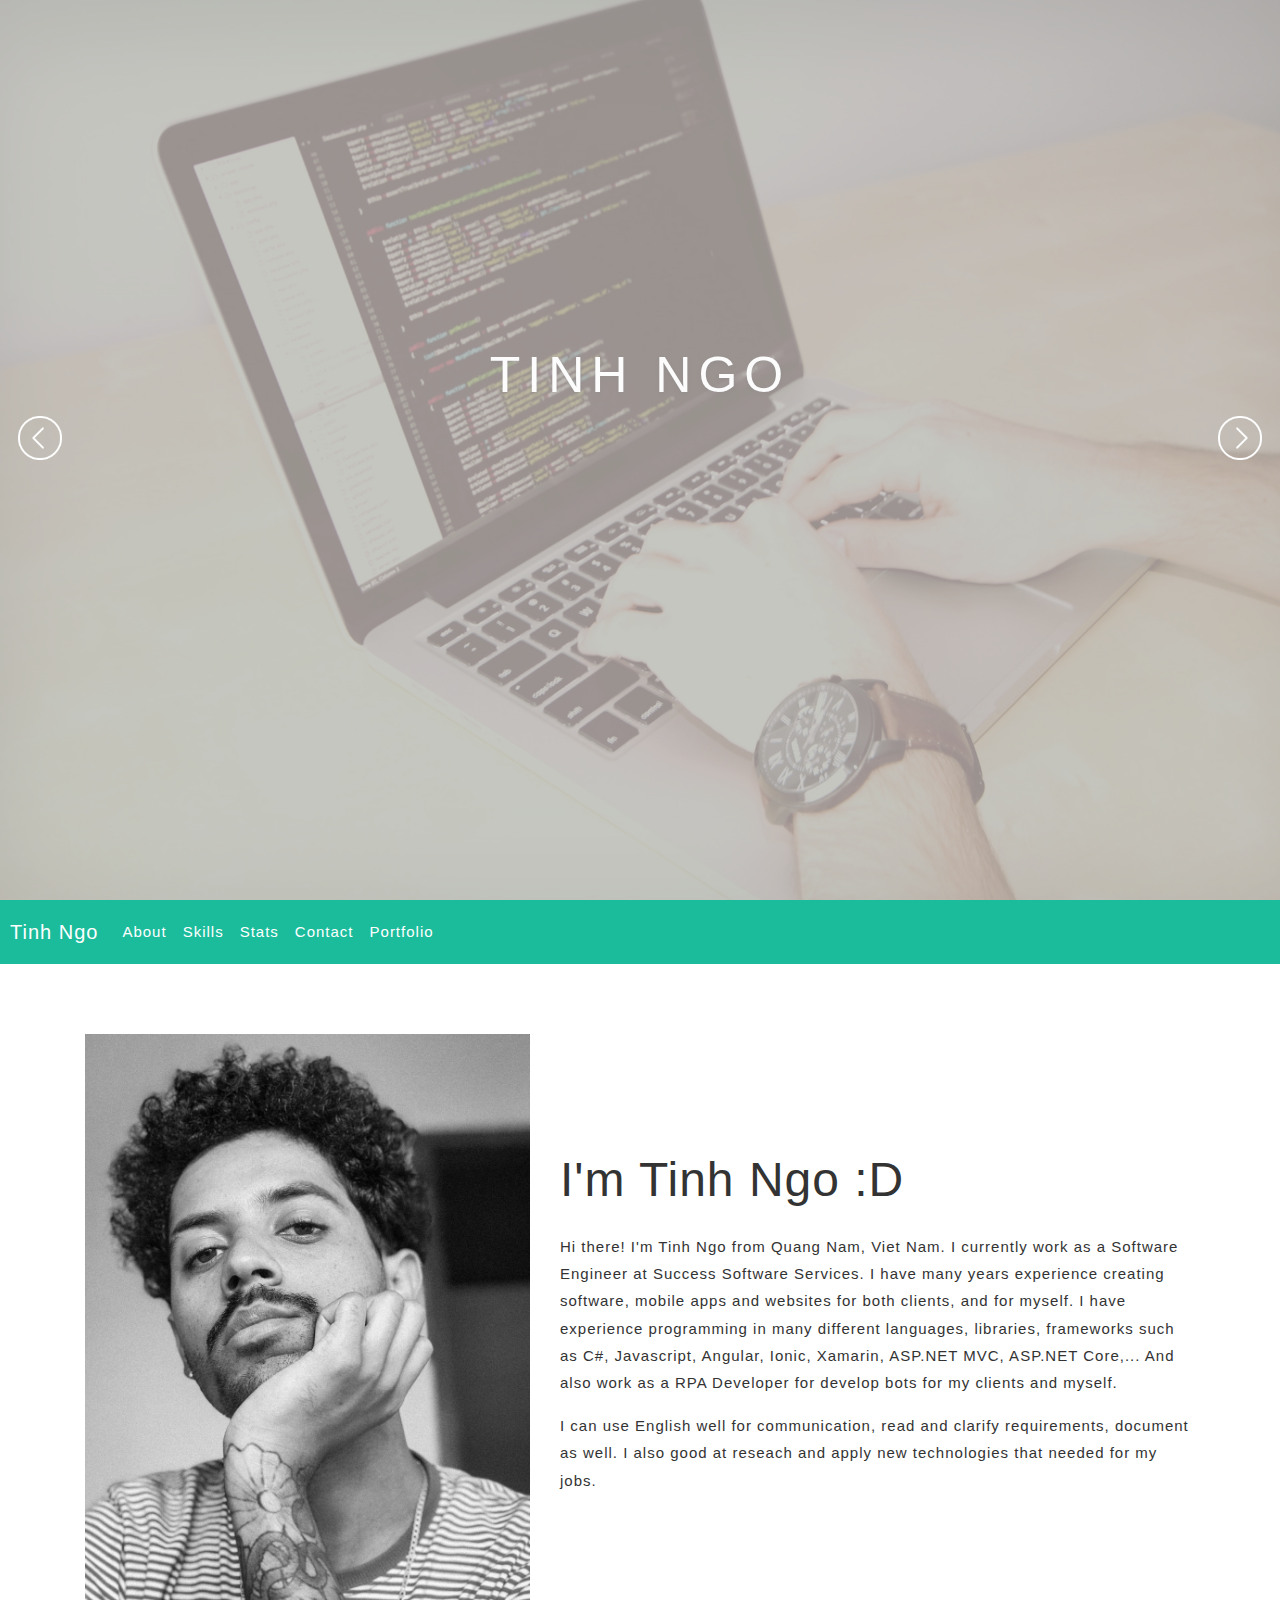
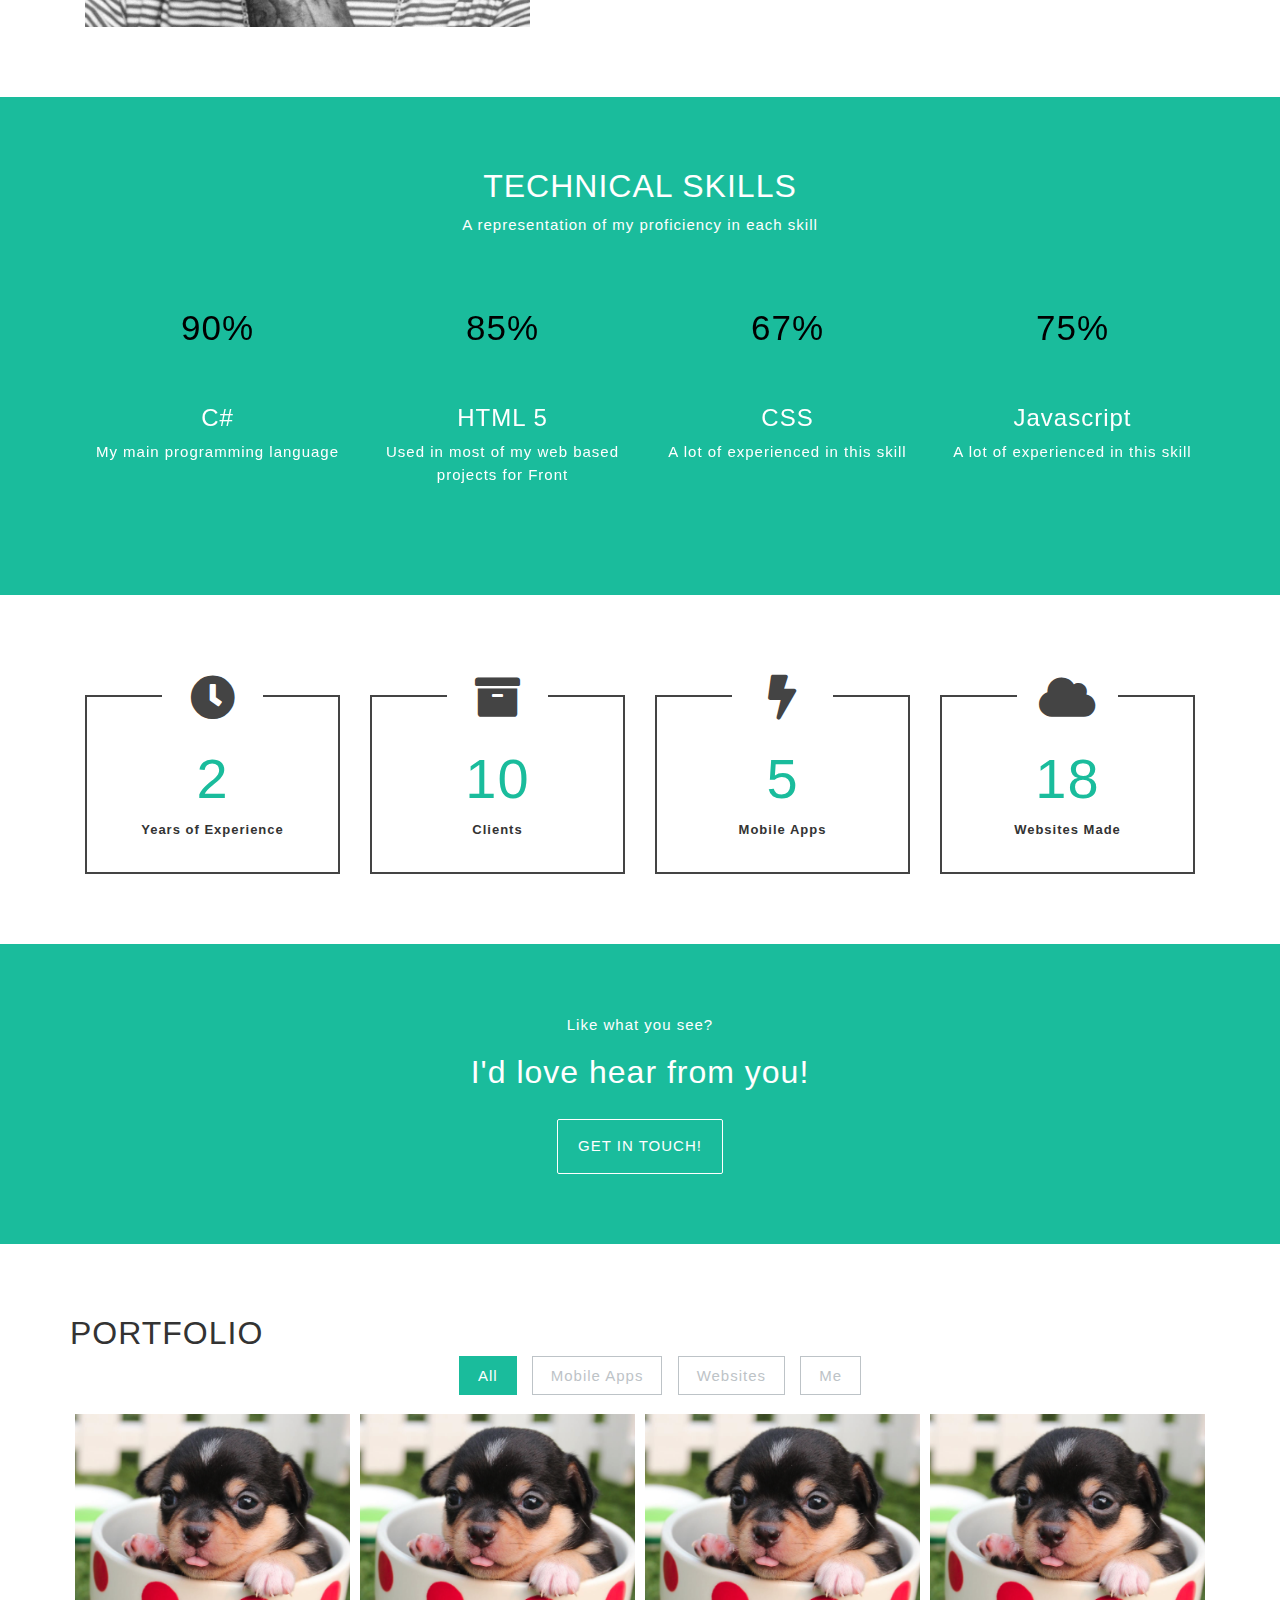
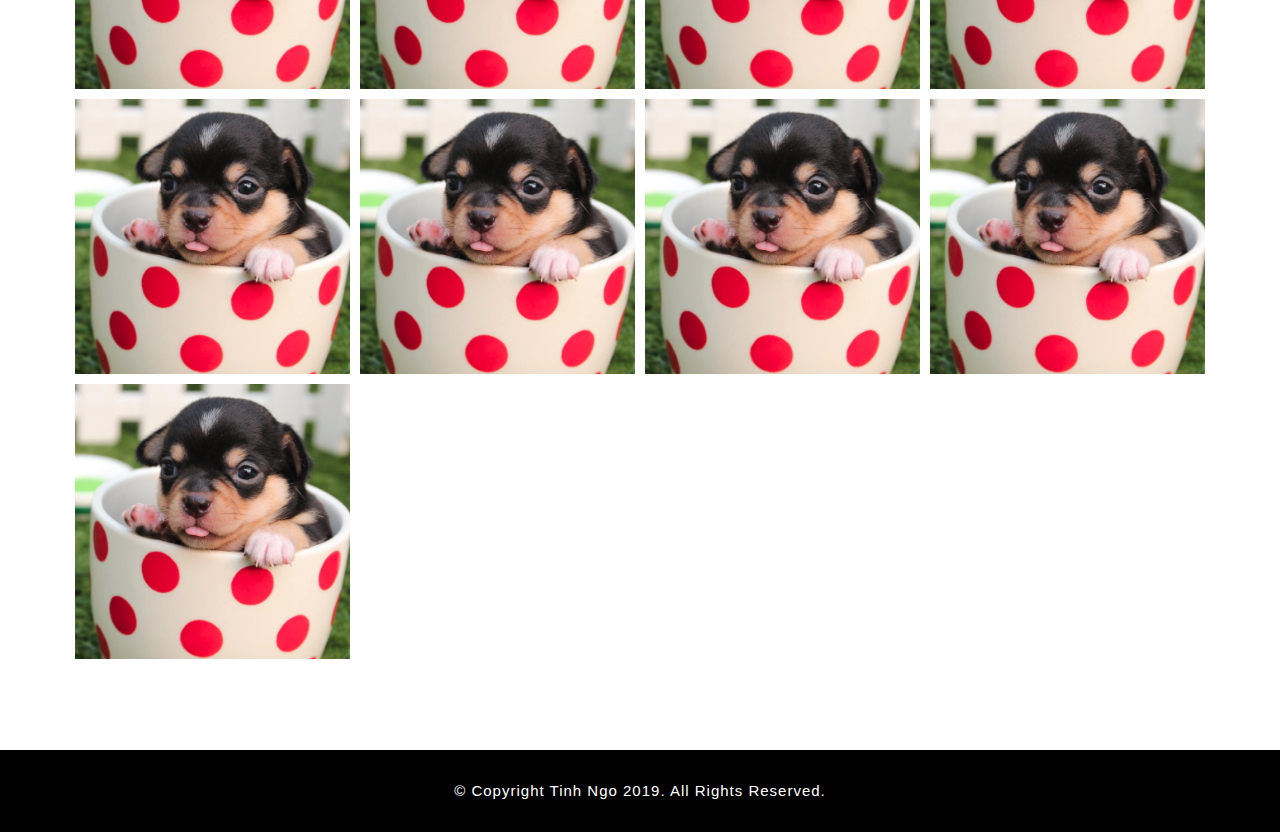
==== commit 9b95a887: "add angular and fix some wording error" ====
--- a/app/index.html
+++ b/app/index.html
@@ -113,12 +113,12 @@
               many different languages, libraries, frameworks such as C#,
               Javascript, Angular, Ionic, Xamarin, ASP.NET MVC, ASP.NET Core,...
               And also work as a RPA Developer for develop bots for my clients
-              and myself as well.
+              and myself.
             </p>
             <p>
               I can use English well for communication, read and clarify
-              requirements, document as well. I also good at reseach and aplly
-              new technologies that needed.
+              requirements, document as well. I also good at reseach and apply
+              new technologies that needed for my jobs.
             </p>
           </div>
         </div>
@@ -164,6 +164,14 @@
               </span>
               <h4>Javascript</h4>
               <p>A lot of experienced in this skill</p>
+            </div>
+            <div class="skill text-center">
+              <span class="chart" data-percent="40">
+                <span class="percent">40</span>
+                <canvas height="152" width="152"></canvas>
+              </span>
+              <h4>Javascript</h4>
+              <p>Developed a few projects using this framework</p>
             </div>
             <div class="skill text-center">
               <span class="chart" data-percent="78">
